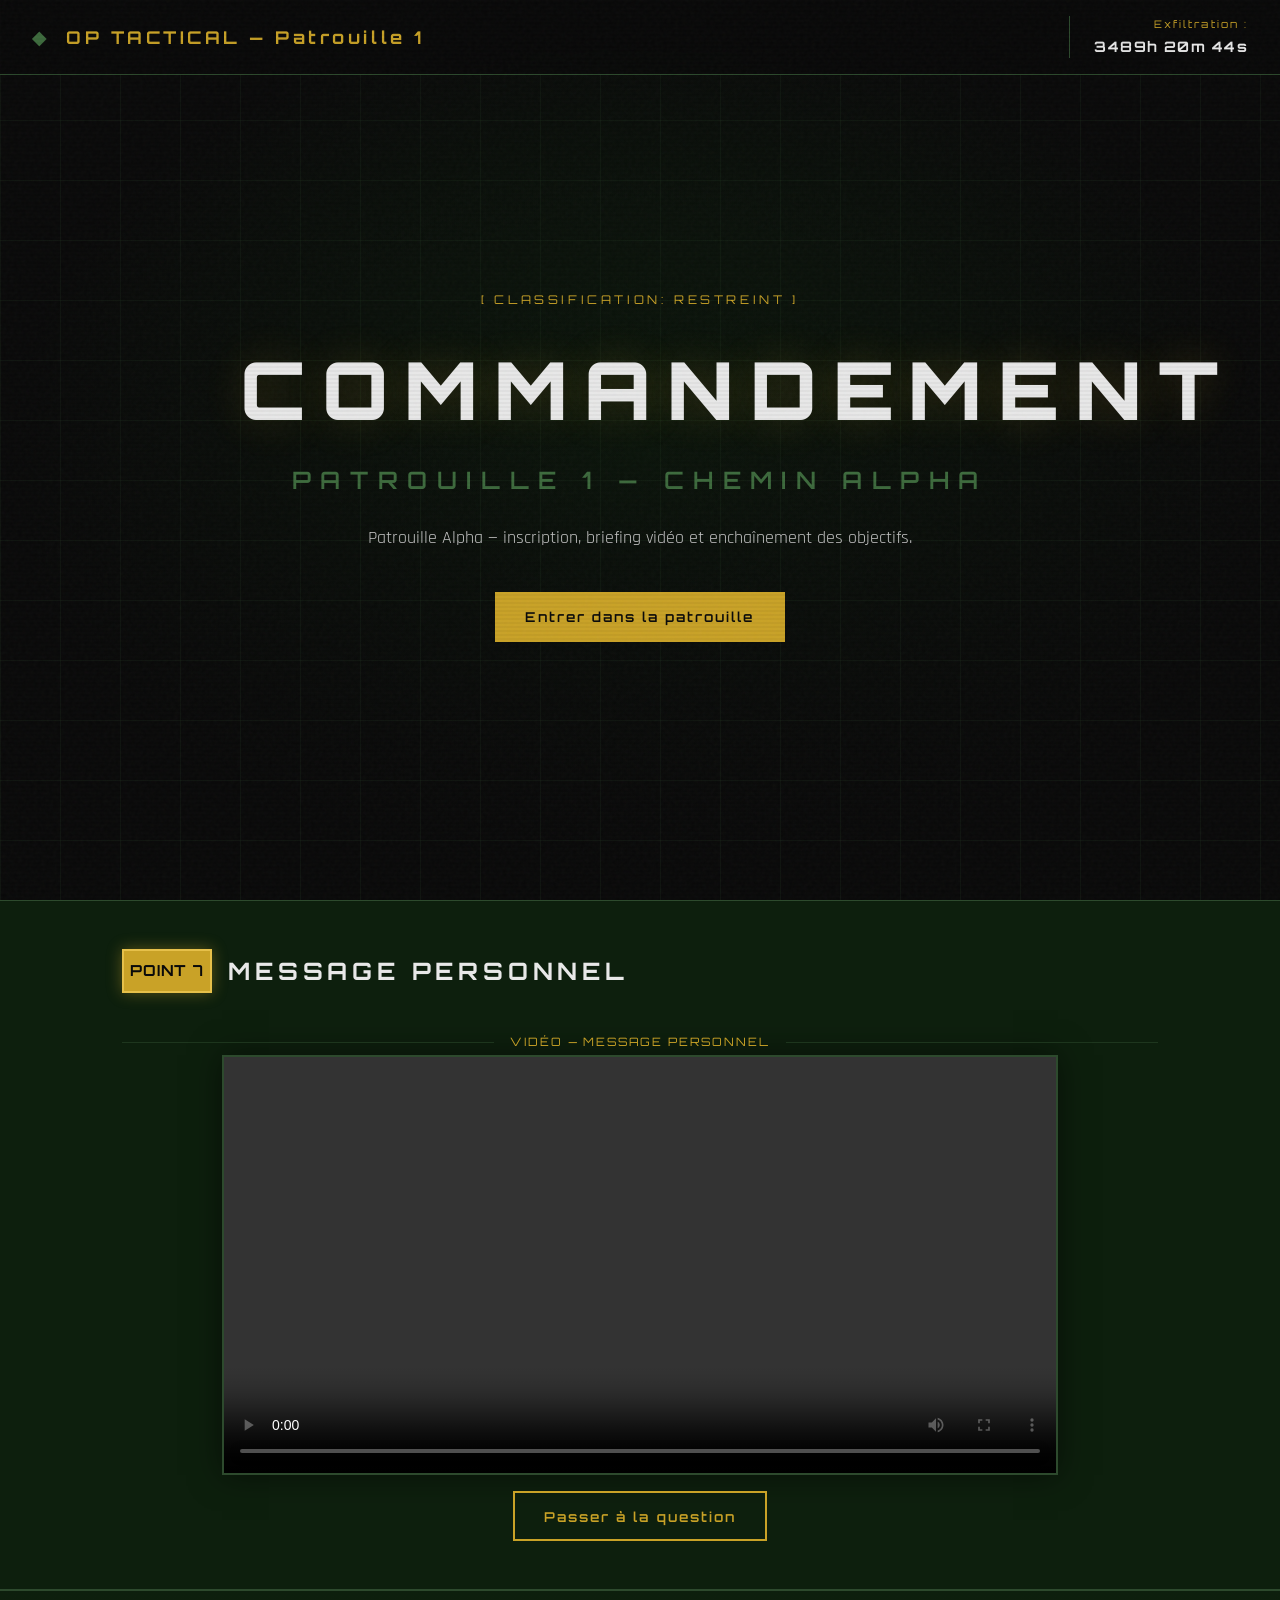
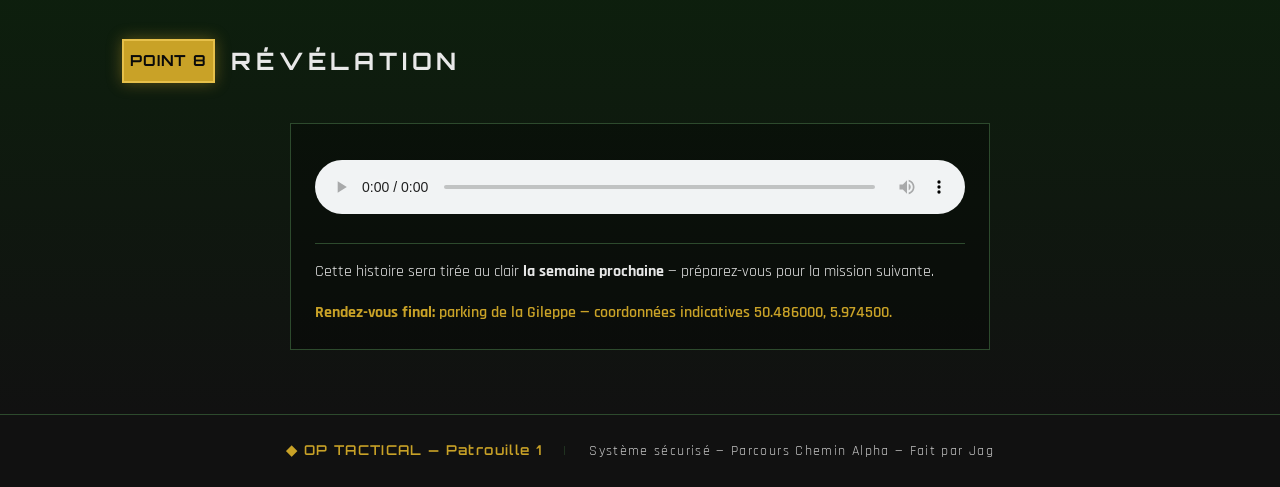
==== patrouille-1.html @ e8a3502f "6" ====
<!DOCTYPE html>
<html lang="fr">
<head>
    <meta charset="UTF-8">
    <meta name="viewport" content="width=device-width, initial-scale=1.0">
    <title>OP TACTICAL — Patrouille 1 (Alpha)</title>
    <link rel="stylesheet" href="styles.css">
    <link rel="preconnect" href="https://fonts.googleapis.com">
    <link rel="preconnect" href="https://fonts.gstatic.com" crossorigin>
    <link href="https://fonts.googleapis.com/css2?family=Orbitron:wght@400;600;700;900&family=Rajdhani:wght@400;500;600;700&display=swap" rel="stylesheet">
</head>
<body data-patrouille="1" data-parcours="patrouille-1" data-nombre-points="8" class="identifie">
    <div class="scanline" aria-hidden="true"></div>
    <div class="noise" aria-hidden="true"></div>

    <nav class="nav-tactical">
        <div class="nav-brand">
            <span class="badge">◆</span>
            <span>OP TACTICAL — Patrouille 1</span>
        </div>
        <ul class="nav-links">
            <li class="nav-countdown">
                <span class="countdown-label">Exfiltration :</span>
                <span class="countdown-value" id="countdown">--h --m --s</span>
            </li>
        </ul>
        <button class="nav-toggle" aria-label="Menu"><span></span><span></span><span></span></button>
    </nav>

    <header class="hero-militaire">
        <div class="hero-overlay"></div>
        <div class="hero-grid"></div>
        <div class="hero-content">
            <p class="hero-tag">[ CLASSIFICATION: RESTREINT ]</p>
            <h1>
                <span class="hero-title">COMMANDEMENT</span>
                <span class="hero-sub">PATROUILLE 1 — CHEMIN ALPHA</span>
            </h1>
            <p class="hero-desc">Patrouille Alpha — inscription, briefing vidéo et enchaînement des objectifs.</p>
            <div class="hero-cta">
                <button type="button" class="btn btn-primary" id="btn-exfiltration">Entrer dans la patrouille</button>
            </div>
        </div>
    </header>

    <div id="suite-site" class="suite-site" aria-hidden="true" tabindex="-1">
        <section id="section-participants" class="section-participants">
            <div class="container">
                <h2 class="section-title">
                    <span class="title-badge">TOTEM</span>
                    PATROUILLE 1 — MEMBRES PRÉSENTS
                </h2>
                <p class="participants-intro">Enregistrez chaque membre présent (totem ou identité). Ajoutez une ligne par personne, puis validez!</p>
                <form id="form-participants" class="form-participants">
                    <div id="liste-participants">
                        <div class="participant-row">
                            <label class="participant-label">Participant 1</label>
                            <input type="text" class="participant-totem" placeholder="TOTEM / IDENTITÉ" required>
                        </div>
                    </div>
                    <div class="participants-actions">
                        <button type="button" class="btn btn-outline" id="btn-ajouter-participant">+ AJOUTER UN PARTICIPANT</button>
                        <button type="submit" class="btn btn-primary" id="btn-valider-participants">VALIDER</button>
                    </div>
                </form>
            </div>
        </section>

        <!-- Vidéo d’intro -->
        <section id="section-intro-video" class="suite-section section-video" aria-hidden="true">
            <div class="container">
                <h2 class="section-title"><span class="title-badge">BRIEFING</span> VIDÉO D’INTRODUCTION</h2>
            </div>
            <div class="parcours-separateur" role="separator" aria-label="Lecture vidéo">
                <span class="parcours-separateur-line" aria-hidden="true"></span>
                <span class="parcours-separateur-label">Vidéo — Briefing d’introduction</span>
                <span class="parcours-separateur-line" aria-hidden="true"></span>
            </div>
            <div class="video-wrapper">
                <video id="video-intro-patrouille" class="video-tactical" playsinline controls>
                    <source src="video-intro-p1.mp4" type="video/mp4">
                    Votre navigateur ne prend pas en charge la lecture vidéo.
                </video>
            </div>
            <p class="parcours-skip"><button type="button" class="btn btn-outline" id="btn-skip-intro">Passer à la carte (point 1)</button></p>
        </section>

        <!-- Point 1 — cockpit seul ; le point 2 est la vidéo pilotes (section suivante) -->
        <section id="section-etape-1" class="suite-section section-map section-etape" aria-hidden="true">
            <h2 class="section-title section-title-map">
                <span class="title-badge">POINT 1</span>
                CARTE — COCKPIT (FICTION)
            </h2>
            <p class="map-coords">50.510418, 6.039995 — Niveau 15 <span class="coord-note"></span></p>
            <p class="parcours-texte">Au <strong>point 1</strong>, repérez le <strong>cockpit</strong> sur la carte. Une fois la zone validée, vous pourrez passer au <strong>point 2</strong>.</p>
            <div class="parcours-partie parcours-partie-cockpit">
                <p class="parcours-partie-titre"><span class="parcours-partie-badge">Partie 1</span> Carte &amp; repérage cockpit</p>
                <div class="map-wrapper">
                    <iframe src="https://www.google.com/maps?q=50.510418,6.039995&z=15&output=embed" width="600" height="450" style="border:0;" allowfullscreen="" loading="lazy" referrerpolicy="no-referrer-when-downgrade" title="Carte — point 1"></iframe>
                </div>
                <div class="parcours-actions">
                    <button type="button" class="btn btn-primary" id="btn-cockpit-trouve">Bien arrivé sur zone — valider</button>
                </div>
            </div>
            <div id="bloc-apres-cockpit" class="parcours-bloc parcours-hidden" aria-hidden="true">
                <div class="parcours-separateur" role="separator" aria-label="Étape suivante">
                    <span class="parcours-separateur-line" aria-hidden="true"></span>
                    <span class="parcours-separateur-label">Cockpit validé</span>
                    <span class="parcours-separateur-line" aria-hidden="true"></span>
                </div>
                <p class="parcours-texte">Direction le <strong>point 2</strong>.</p>
                <div class="parcours-actions">
                    <button type="button" class="btn btn-primary" id="btn-vers-etape-2">Accéder au point 2 — vidéo pilotes</button>
                </div>
            </div>
        </section>

        <!-- Point 2 — vidéo pilotes + carte zone chimistes (la vidéo chimistes est au point 3) -->
        <section id="section-etape-2" class="suite-section section-video section-etape" aria-hidden="true">
            <div class="container">
                <h2 class="section-title"><span class="title-badge">POINT 2</span> PILOTES &amp; CARTE CHIMISTES</h2>
            </div>
            <div class="parcours-separateur" role="separator" aria-label="Vidéo pilotes">
                <span class="parcours-separateur-line" aria-hidden="true"></span>
                <span class="parcours-separateur-label">Vidéo des deux pilotes</span>
                <span class="parcours-separateur-line" aria-hidden="true"></span>
            </div>
            <div class="video-wrapper">
                <video id="video-pilotes" class="video-tactical" playsinline controls>
                    <source src="video-pilotes-p1.mp4" type="video/mp4">
                </video>
            </div>
            <p class="parcours-skip"><button type="button" class="btn btn-outline" id="btn-suite-apres-pilotes">Bien reçu</button></p>
            <div id="bloc-info-apres-pilotes" class="parcours-bloc parcours-hidden" aria-hidden="true">
                <div class="parcours-separateur" role="separator" aria-label="Carte chimistes">
                    <span class="parcours-separateur-line" aria-hidden="true"></span>
                    <span class="parcours-separateur-label">Carte zone chimistes</span>
                    <span class="parcours-separateur-line" aria-hidden="true"></span>
                </div>
                <p class="parcours-texte"><strong>Indice :</strong> les chimistes vous attendent sur la zone ci-dessous. Mémorisez-la : au <strong>point 3</strong>.</p>
                <div class="parcours-partie parcours-partie-carte">
                    <p class="map-coords">50.518356, 6.023498 — Niveau 15 <span class="coord-note"></span></p>
                    <div class="map-wrapper">
                        <iframe src="https://www.google.com/maps?q=50.518356,6.023498&z=15&output=embed" width="600" height="450" style="border:0;" allowfullscreen="" referrerpolicy="no-referrer-when-downgrade" title="Carte — zone chimistes (point 2)"></iframe>
                    </div>
                </div>
                <div class="parcours-actions">
                    <button type="button" class="btn btn-primary" id="btn-vers-etape-3">on est arrivés sur site</button>
                </div>
            </div>
        </section>

        <!-- Point 3 — échanges chimistes (captures) puis énigme -->
        <section id="section-etape-3" class="suite-section section-map section-etape" aria-hidden="true">
            <h2 class="section-title section-title-map">
                <span class="title-badge">POINT 3</span>
                CHIMISTES &amp; EXERCICE 
            </h2>
            <div id="bloc-chimistes-captures" class="parcours-bloc">
                <div class="parcours-separateur" role="separator" aria-label="Échanges des chimistes">
                    <span class="parcours-separateur-line" aria-hidden="true"></span>
                    <span class="parcours-separateur-label">Partie 1 — Échanges des chimistes</span>
                    <span class="parcours-separateur-line" aria-hidden="true"></span>
                </div>
                <div class="video-wrapper galerie-chimistes-p3">
                    <figure class="photo-indice">
                        <img src="chimistes-p3-1.png" alt="Conversation chimistes — capture 1" loading="lazy" width="400">
                    </figure>
                    <figure class="photo-indice">
                        <img src="chimistes-p3-2.png" alt="Conversation chimistes — capture 2" loading="lazy" width="400">
                    </figure>
                    <figure class="photo-indice">
                        <img src="chimistes-p3-3.png" alt="Conversation chimistes — capture 3" loading="lazy" width="400">
                    </figure>
                </div>
                <p class="parcours-skip"><button type="button" class="btn btn-outline" id="btn-suite-chimistes">Passer à l’énigme</button></p>
            </div>
            <div id="bloc-exo-chimie" class="parcours-bloc parcours-hidden" aria-hidden="true">
                <div class="parcours-separateur" role="separator" aria-label="Énigme">
                    <span class="parcours-separateur-line" aria-hidden="true"></span>
                    <span class="parcours-separateur-label">Partie 3 — Énigme</span>
                    <span class="parcours-separateur-line" aria-hidden="true"></span>
                </div>
                <h3 class="parcours-h3">Coordonnées du point suivant (moteur)</h3>
                <p class="parcours-texte">Résolvez l’énigme pour afficher les coordonnées du <strong>point 4</strong>.</p>
                <form id="form-exo-chimie" class="form-parcours">
                    <label class="participant-label" for="input-exo-chimie">Votre réponse</label>
                    <input type="text" id="input-exo-chimie" class="participant-totem" placeholder="Code / réponse" required autocomplete="off">
                    <p id="err-exo-chimie" class="parcours-err" hidden>Réponse incorrecte.</p>
                    <button type="submit" class="btn btn-primary">Valider</button>
                </form>
            </div>
            <div id="bloc-coords-point3" class="parcours-bloc parcours-hidden" aria-hidden="true">
                <div class="parcours-separateur" role="separator" aria-label="Indice suivant">
                    <span class="parcours-separateur-line" aria-hidden="true"></span>
                    <span class="parcours-separateur-label">Accéder à la carte</span>
                    <span class="parcours-separateur-line" aria-hidden="true"></span>
                </div>
                <p class="parcours-texte"><strong>Coordonnées  :</strong> 50.533019, 6.004467 — rendez-vous au <strong>moteur</strong> (point 4).</p>
                <div class="map-wrapper">
                    <iframe src="https://www.google.com/maps?q=50.533019,6.004467&z=15&output=embed" allowfullscreen="" loading="lazy" referrerpolicy="no-referrer-when-downgrade" title="Carte — moteur (point 4)"></iframe>
                </div>
                <div class="parcours-actions">
                    <button type="button" class="btn btn-primary" id="btn-vers-etape-4">On est en position</button>
                </div>
            </div>
        </section>

        <!-- Point maps 4 — moteur + ingénieurs + 150 pas + GPS -->
        <section id="section-etape-4" class="suite-section section-map section-etape" aria-hidden="true">
            <h2 class="section-title section-title-map">
                <span class="title-badge">POINT 4</span>
                MOTEUR &amp; INGÉNIEURS 
            </h2>
            <div class="parcours-partie parcours-partie-carte">
                <p class="parcours-partie-titre"><span class="parcours-partie-badge"></span> Carte &amp; validation sur place</p>
                <p class="map-coords">50.550609, 5.988570 — Niveau 16 <span class="coord-note"></span></p>
                <div class="map-wrapper">
                    <iframe src="https://www.google.com/maps?q=50.550609,5.988570&z=16&output=embed" allowfullscreen="" loading="lazy" referrerpolicy="no-referrer-when-downgrade" title="Carte — point 4"></iframe>
                </div>
                <div id="parcours-avant-video-p4" class="parcours-sur-place">
                    <p class="parcours-texte">Lorsque la patrouille est <strong>physiquement au point 4</strong> (moteur), validez pour afficher la vidéo des ingénieurs.</p>
                    <div class="parcours-actions">
                        <button type="button" class="btn btn-primary" id="btn-sur-place-p4">Nous sommes au point 4 — afficher la vidéo</button>
                    </div>
                </div>
            </div>
            <div id="bloc-video-ingenieurs" class="parcours-bloc parcours-hidden" aria-hidden="true">
                <div class="parcours-separateur" role="separator" aria-label="Vidéo des ingénieurs">
                    <span class="parcours-separateur-line" aria-hidden="true"></span>
                    <span class="parcours-separateur-label">Vidéo des deux ingénieurs</span>
                    <span class="parcours-separateur-line" aria-hidden="true"></span>
                </div>
                <div class="video-wrapper">
                    <video id="video-ingenieurs" class="video-tactical" playsinline controls>
                        <source src="video-ingenieurs-p1.mp4" type="video/mp4">
                    </video>
                </div>
                <p class="parcours-skip"><button type="button" class="btn btn-outline" id="btn-suite-ingenieurs">Passer au formulaire GPS</button></p>
            </div>
            <div id="bloc-form-gps" class="parcours-bloc parcours-hidden" aria-hidden="true">
                <div class="parcours-separateur" role="separator" aria-label="Saisie GPS">
                    <span class="parcours-separateur-line" aria-hidden="true"></span>
                    <span class="parcours-separateur-label">Saisie GPS</span>
                    <span class="parcours-separateur-line" aria-hidden="true"></span>
                </div>
                <h3 class="parcours-h3">Position après 150 pas</h3>
                <form id="form-gps-etape3" class="form-parcours">
                    <label class="participant-label" for="input-lat">Latitude (après 150 pas)</label>
                    <input type="text" id="input-lat" class="participant-totem" placeholder="ex. 50.4831" inputmode="decimal">
                    <label class="participant-label" for="input-lng">Longitude</label>
                    <input type="text" id="input-lng" class="participant-totem" placeholder="ex. 5.9680" inputmode="decimal">
                    <p id="err-gps" class="parcours-err" hidden></p>
                    <button type="submit" class="btn btn-primary">Valider la position — afficher l’itinéraire</button>
                </form>
            </div>
            <div id="bloc-itineraire-p4" class="parcours-bloc parcours-hidden" aria-hidden="true">
                <div class="parcours-separateur" role="separator" aria-label="Itinéraire">
                    <span class="parcours-separateur-line" aria-hidden="true"></span>
                    <span class="parcours-separateur-label">Itinéraire</span>
                    <span class="parcours-separateur-line" aria-hidden="true"></span>
                </div>
                <h3 class="parcours-h3">Itinéraire</h3>
                <p class="map-coords">Lien carte  : 50.575722, 5.967809 — Niveau 15 <span class="coord-note"></span></p>
                <div class="map-wrapper">
                    <iframe src="https://www.google.com/maps?q=50.575722,5.967809&z=15&output=embed" allowfullscreen="" loading="lazy" referrerpolicy="no-referrer-when-downgrade" title="Carte — itinéraire (point 4)"></iframe>
                </div>
                <div class="parcours-actions">
                    <button type="button" class="btn btn-primary" id="btn-gps-vers-etape-5">On est en position</button>
                </div>
            </div>
        </section>

        <!-- Point 5 — Visio pilote / chef d’État -->
        <section id="section-etape-5" class="suite-section section-etape section-etape-visio" aria-hidden="true">
            <div class="container">
                <h2 class="section-title"><span class="title-badge">POINT 5</span> VISIOCONFÉRENCE</h2>
                
            
                <div class="video-wrapper">
                    <video id="video-visio-p4" class="video-tactical" playsinline controls>
                        <source src="video-visio-p1.mp4" type="video/mp4">
                    </video>
                </div>
                <p class="parcours-skip"><button type="button" class="btn btn-outline" id="btn-suite-visio">Passer au point 6</button></p>
                <div id="bloc-btn-etape-6" class="parcours-actions parcours-hidden" aria-hidden="true">
                    <button type="button" class="btn btn-primary" id="btn-vers-etape-6-indices">Continuer vers le point 6</button>
                </div>
            </div>
        </section>

        <!-- Point 6 — photos + similitudes + carte + objet (dague) -->
        <section id="section-etape-6" class="suite-section section-map section-etape" aria-hidden="true">
            <h2 class="section-title section-title-map">
                <span class="title-badge">POINT 6</span>
                INDICES VISUELS 
            </h2>
            <p class="parcours-texte">Observez les <strong>photos</strong> et les <strong>similitudes</strong>. Sous les images, saisissez le nom de l’objet identifié.</p>
            <div class="galerie-cinq">
                <figure class="photo-indice"><img src="https://picsum.photos/seed/p1a/400/300" alt="Indice 1 (placeholder)" loading="lazy" width="400" height="300"></figure>
                <figure class="photo-indice"><img src="https://picsum.photos/seed/p1b/400/300" alt="Indice 2 (placeholder)" loading="lazy" width="400" height="300"></figure>
                <figure class="photo-indice"><img src="https://picsum.photos/seed/p1c/400/300" alt="Indice 3 (placeholder)" loading="lazy" width="400" height="300"></figure>
                <figure class="photo-indice"><img src="https://picsum.photos/seed/p1d/400/300" alt="Indice 4 (placeholder)" loading="lazy" width="400" height="300"></figure>
            </div>
            <form id="form-objet-totem" class="form-parcours">
                <label class="participant-label" for="input-objet">Quel objet avez-vous identifié ?</label>
                <input type="text" id="input-objet" class="participant-totem" placeholder="ex. avion" required autocomplete="off">
                <p id="err-objet" class="parcours-err" hidden>Objet non reconnu.</p>
               
                <button type="submit" class="btn btn-primary" id="btn-valider-objet-p5">Valider — afficher la carte</button>
            </form>
            
                <h3 class="parcours-h3">Itinéraire</h3>
                <p class="map-coords">Lien carte  : 50.587840, 5.970914 — Niveau 15 <span class="coord-note"></span></p>
                <div class="map-wrapper">
                    <iframe src="https://www.google.com/maps?q=50.587840,5.970914&z=15&output=embed" allowfullscreen="" loading="lazy" referrerpolicy="no-referrer-when-downgrade" title="Carte — point 6"></iframe>
                </div>
            </div>
            <div id="bloc-vers-etape-7" class="parcours-actions parcours-hidden" aria-hidden="true">
                <button type="button" class="btn btn-primary" id="btn-vers-etape-7-adieu">On est en haut!</button>
            </div>
        </section>

        <!-- Point 7 — adieu + question restaurant -->
        <section id="section-etape-7" class="suite-section section-video section-etape" aria-hidden="true">
            <div class="container">
                <h2 class="section-title"><span class="title-badge">POINT 7</span> MESSAGE PERSONNEL</h2>
            </div>
            <div class="parcours-separateur" role="separator" aria-label="Vidéo message personnel">
                <span class="parcours-separateur-line" aria-hidden="true"></span>
                <span class="parcours-separateur-label">Vidéo — Message personnel</span>
                <span class="parcours-separateur-line" aria-hidden="true"></span>
            </div>
            <div class="video-wrapper">
                <video id="video-adieu" class="video-tactical" playsinline controls>
                    <source src="video-adieu-p1.mp4" type="video/mp4">
                </video>
            </div>
            <p class="parcours-skip"><button type="button" class="btn btn-outline" id="btn-suite-adieu">Passer à la question</button></p>
            <div class="container">
                <div id="bloc-form-vue-restaurant" class="parcours-bloc parcours-hidden" aria-hidden="true">
                    <div class="parcours-separateur" role="separator" aria-label="Question restaurant">
                        <span class="parcours-separateur-line" aria-hidden="true"></span>
                        <span class="parcours-separateur-label">Question</span>
                        <span class="parcours-separateur-line" aria-hidden="true"></span>
                    </div>
                    <h3 class="parcours-h3">Vue du restaurant</h3>
                    <form id="form-vue-restaurant" class="form-parcours">
                        <label class="participant-label" for="input-vue-restaurant">Que voyez vous depuis le restaurant?</label>
                        <input type="text" id="input-vue-restaurant" class="participant-totem" placeholder="Un mot (ex. canard)" required autocomplete="off">
                        <p id="err-vue" class="parcours-err" hidden>Réponse incorrecte.</p>
                        <button type="submit" class="btn btn-primary">Valider — débloquer le point 8</button>
                    </form>
                </div>
            </div>
        </section>

        <!-- Point 8 — appel, teaser, fin timer, rdv Gileppe -->
        <section id="section-etape-8" class="suite-section section-etape section-fin-mission" aria-hidden="true">
            <div class="container">
                <h2 class="section-title"><span class="title-badge">POINT 8</span> RÉVÉLATION</h2>
                <div class="bloc-message-final">
                    <audio class="audio-parcours" controls preload="metadata">
                        <source src="appel-p1.mp3" type="audio/mpeg">
                    </audio>
                    <p class="message-teaser">Cette histoire sera tirée au clair <strong>la semaine prochaine</strong> — préparez-vous pour la mission suivante.</p>
                    <p class="message-rdv"><strong>Rendez-vous final:</strong> parking de la Gileppe — coordonnées indicatives 50.486000, 5.974500.</p>
                </div>
            </div>
        </section>

        <footer id="footer-parcours" class="suite-section footer-militaire footer-parcours" aria-hidden="true">
            <div class="footer-content">
                <span class="footer-brand">◆ OP TACTICAL — Patrouille 1</span>
                <span class="footer-sep">|</span>
                <span>Système sécurisé — Parcours Chemin Alpha — Fait par Jag</span>
            </div>
        </footer>
    </div>

    <script src="patrouille-common.js"></script>
    <script src="patrouille-1.js"></script>
</body>
</html>
---- styles.css ----
/* ===== OP TACTICAL — Style militaire dynamique ===== */
* {
    margin: 0;
    padding: 0;
    box-sizing: border-box;
}

:root {
    --noir: #0a0a0a;
    --noir-2: #111111;
    --vert-fonce: #0d1f0d;
    --vert-tactical: #1a2f1a;
    --vert-militaire: #2d4a2d;
    --vert-clair: #3d6b3d;
    --accent: #c9a227;
    --accent-clair: #e6c04a;
    --texte: #c4c4c4;
    --texte-clair: #e8e8e8;
    --rouge-statut: #8b2635;
    --vert-ok: #2d5a2d;
}

html {
    scroll-behavior: smooth;
}

body {
    font-family: 'Rajdhani', 'Segoe UI', sans-serif;
    background: var(--noir);
    color: var(--texte);
    line-height: 1.6;
    min-height: 100vh;
    overflow-x: hidden;
    position: relative;
}

.contenu-apres-identif {
    display: none;
}

body.identifie .contenu-apres-identif {
    display: flex;
}

body.identifie nav.contenu-apres-identif {
    display: flex;
}

/* Écran d'identification à l'ouverture */
.ecran-identification {
    position: fixed;
    inset: 0;
    z-index: 10000;
    display: flex;
    align-items: center;
    justify-content: center;
    background: var(--vert-fonce);
    padding: 2rem;
}

.ecran-identification.cache {
    display: none;
}

.identification-content {
    text-align: center;
    max-width: 560px;
}

.identification-title {
    font-family: 'Orbitron', monospace;
    font-weight: 900;
    font-size: clamp(1.75rem, 5vw, 2.5rem);
    letter-spacing: 0.2em;
    color: var(--accent);
    margin-bottom: 0.5rem;
}

.identification-sub {
    font-family: 'Orbitron', monospace;
    font-size: 0.9rem;
    letter-spacing: 0.15em;
    color: var(--texte);
    margin-bottom: 2.5rem;
}

.identification-choix {
    display: grid;
    grid-template-columns: repeat(2, 1fr);
    gap: 1rem;
}

.identification-choix a {
    text-decoration: none;
}

.btn-identif.btn-patrouille {
    display: flex;
    flex-direction: column;
    align-items: center;
    justify-content: center;
    padding: 1.25rem;
    background: rgba(10, 10, 10, 0.8);
    border: 2px solid var(--vert-militaire);
    color: var(--texte-clair);
    font-family: 'Orbitron', monospace;
    cursor: pointer;
    transition: all 0.3s;
}

.btn-identif.btn-patrouille:hover {
    border-color: var(--accent);
    box-shadow: 0 0 20px rgba(201, 162, 39, 0.25);
}

.btn-patrouille-num {
    font-size: 1.5rem;
    font-weight: 700;
    color: var(--accent);
    margin-bottom: 0.25rem;
}

.btn-patrouille-chemin {
    font-size: 0.8rem;
    letter-spacing: 0.1em;
}

@media (max-width: 500px) {
    .identification-choix {
        grid-template-columns: 1fr;
    }
}

/* Effets dynamiques — scanline & bruit */
.scanline {
    position: fixed;
    top: 0;
    left: 0;
    width: 100%;
    height: 100%;
    pointer-events: none;
    z-index: 9999;
    background: linear-gradient(
        to bottom,
        transparent 50%,
        rgba(0, 0, 0, 0.03) 50%
    );
    background-size: 100% 4px;
    animation: scan 8s linear infinite;
}

.noise {
    position: fixed;
    top: 0;
    left: 0;
    width: 100%;
    height: 100%;
    pointer-events: none;
    z-index: 9998;
    opacity: 0.03;
    background-image: url("data:image/svg+xml,%3Csvg viewBox='0 0 256 256' xmlns='http://www.w3.org/2000/svg'%3E%3Cfilter id='n'%3E%3CfeTurbulence type='fractalNoise' baseFrequency='0.9' numOctaves='4' stitchTiles='stitch'/%3E%3C/filter%3E%3Crect width='100%25' height='100%25' filter='url(%23n)'/%3E%3C/svg%3E");
}

@keyframes scan {
    0% { transform: translateY(-100%); }
    100% { transform: translateY(100%); }
}

/* Navigation tactique */
.nav-tactical {
    position: fixed;
    top: 0;
    left: 0;
    right: 0;
    display: flex;
    align-items: center;
    justify-content: space-between;
    padding: 1rem 2rem;
    background: rgba(10, 10, 10, 0.92);
    border-bottom: 1px solid var(--vert-militaire);
    z-index: 1000;
    backdrop-filter: blur(8px);
    transition: background 0.3s;
}

.nav-tactical:hover {
    background: rgba(13, 31, 13, 0.95);
}

.nav-brand {
    font-family: 'Orbitron', monospace;
    font-weight: 700;
    font-size: 1.1rem;
    letter-spacing: 0.2em;
    color: var(--accent);
}

.nav-brand .badge {
    margin-right: 0.5rem;
    color: var(--vert-clair);
}

.nav-links {
    display: flex;
    list-style: none;
    gap: 2rem;
}

.nav-links a {
    color: var(--texte);
    text-decoration: none;
    font-weight: 600;
    letter-spacing: 0.15em;
    font-size: 0.85rem;
    position: relative;
    transition: color 0.3s;
}

.nav-links a::after {
    content: '';
    position: absolute;
    bottom: -4px;
    left: 0;
    width: 0;
    height: 1px;
    background: var(--accent);
    transition: width 0.3s;
}

.nav-links a:hover {
    color: var(--accent-clair);
}

.nav-links a:hover::after {
    width: 100%;
}

.nav-countdown {
    margin-left: 1.5rem;
    padding-left: 1.5rem;
    border-left: 1px solid var(--vert-militaire);
    display: flex;
    flex-direction: column;
    align-items: flex-end;
    gap: 0.15rem;
}

.countdown-label {
    font-family: 'Orbitron', monospace;
    font-size: 0.65rem;
    letter-spacing: 0.2em;
    color: var(--accent);
}

.countdown-value {
    font-family: 'Orbitron', monospace;
    font-weight: 700;
    font-size: 0.9rem;
    letter-spacing: 0.1em;
    color: var(--texte-clair);
}

.countdown-value.countdown-ended {
    color: var(--accent);
}

.nav-toggle {
    display: none;
    flex-direction: column;
    gap: 5px;
    background: none;
    border: 1px solid var(--vert-militaire);
    padding: 8px;
    cursor: pointer;
}

.nav-toggle span {
    width: 22px;
    height: 2px;
    background: var(--accent);
    transition: transform 0.3s;
}

/* Suite du site — visible uniquement après clic Exfiltration */
.suite-site {
    display: none;
}

body.exfiltration-reveal .suite-site {
    display: block;
}

/* Délai 5s entre chaque section (test / sections futures) */
#suite-site .suite-section {
    display: none;
}

#suite-site .suite-section.section-visible {
    display: block;
}

#suite-site .section-participants {
    display: none;
}

#suite-site .section-participants.section-visible {
    display: block;
}

/* Section participants / totems — avant la vidéo */
.section-participants {
    padding: 3rem 0;
    background: var(--vert-fonce);
    border-bottom: 1px solid var(--vert-militaire);
}

.participants-intro {
    max-width: 600px;
    margin: 0 auto 1.5rem;
    padding: 0 2rem;
    font-family: 'Orbitron', monospace;
    font-size: 0.9rem;
    letter-spacing: 0.08em;
    color: var(--texte);
}

.form-participants {
    max-width: 600px;
    margin: 0 auto;
    padding: 0 2rem;
}

.participant-row {
    display: flex;
    flex-direction: column;
    gap: 0.35rem;
    margin-bottom: 1.25rem;
}

.participant-label {
    font-family: 'Orbitron', monospace;
    font-size: 0.8rem;
    letter-spacing: 0.1em;
    color: var(--accent);
}

.participant-totem {
    width: 100%;
    padding: 0.85rem 1rem;
    background: rgba(10, 10, 10, 0.8);
    border: 1px solid var(--vert-militaire);
    color: var(--texte-clair);
    font-family: 'Rajdhani', sans-serif;
    font-size: 1rem;
    transition: border-color 0.3s, box-shadow 0.3s;
}

.participant-totem::placeholder {
    color: var(--vert-militaire);
}

.participant-totem:focus {
    outline: none;
    border-color: var(--accent);
    box-shadow: 0 0 12px rgba(201, 162, 39, 0.15);
}

.participants-actions {
    display: flex;
    flex-wrap: wrap;
    gap: 1rem;
    margin-top: 1.5rem;
}

.participants-actions .btn {
    flex: 1;
    min-width: 180px;
}

/* Section vidéo — s'affiche après Exfiltration */
.section-video {
    padding: 3rem 0;
    background: var(--vert-fonce);
    border-bottom: 1px solid var(--vert-militaire);
}

.video-wrapper {
    max-width: 900px;
    margin: 0 auto;
    padding: 0 2rem;
}

.video-tactical {
    width: 100%;
    display: block;
    border: 2px solid var(--vert-militaire);
    box-shadow: 0 0 30px rgba(0, 0, 0, 0.5);
}

.video-tactical:focus {
    outline: 2px solid var(--accent);
    outline-offset: 2px;
}

/* Section carte — visible après la fin de la vidéo */
.section-map {
    display: none;
    padding: 3rem 0;
    background: var(--noir-2);
    border-top: 1px solid var(--vert-militaire);
}

.section-map.map-reveal {
    display: block;
    animation: mapReveal 0.6s ease-out;
}

@keyframes mapReveal {
    from {
        opacity: 0;
    }
    to {
        opacity: 1;
    }
}

.section-title-map {
    max-width: 1100px;
    margin: 0 auto 0.5rem;
    padding: 0 2rem;
}

.map-coords {
    max-width: 1100px;
    margin: 0 auto 1.5rem;
    padding: 0 2rem;
    font-family: 'Orbitron', monospace;
    font-size: 0.85rem;
    letter-spacing: 0.15em;
    color: var(--accent);
}

.map-wrapper {
    max-width: 1100px;
    margin: 0 auto;
    padding: 0 2rem;
    border: 2px solid var(--vert-militaire);
    overflow: hidden;
}

.map-wrapper iframe {
    display: block;
    width: 100%;
    height: 450px;
    border: none;
}

@media (max-width: 600px) {
    .map-wrapper iframe {
        height: 300px;
    }
}

/* Section choix exfiltration — 3 chemins */
.section-choix {
    padding: 3rem 0;
    background: var(--vert-fonce);
    border-top: 1px solid var(--vert-militaire);
}

.choix-intro {
    max-width: 1100px;
    margin: 0 auto 2rem;
    padding: 0 2rem;
    font-family: 'Orbitron', monospace;
    font-size: 0.9rem;
    letter-spacing: 0.1em;
    color: var(--texte);
}

.chemins {
    display: grid;
    grid-template-columns: repeat(3, 1fr);
    gap: 1.5rem;
    max-width: 1100px;
    margin: 0 auto;
    padding: 0 2rem;
}

.chemins-4 {
    grid-template-columns: repeat(4, 1fr);
}

.chemins-1 {
    grid-template-columns: 1fr;
    max-width: 400px;
    margin-left: auto;
    margin-right: auto;
}

.chemin-carte-unique {
    display: none;
}

body[data-patrouille="1"] .chemin-carte-unique[data-patrouille="1"],
body[data-patrouille="2"] .chemin-carte-unique[data-patrouille="2"],
body[data-patrouille="3"] .chemin-carte-unique[data-patrouille="3"],
body[data-patrouille="4"] .chemin-carte-unique[data-patrouille="4"] {
    display: flex;
}

.chemin-carte {
    position: relative;
    display: flex;
    flex-direction: column;
    align-items: center;
    justify-content: center;
    min-height: 140px;
    padding: 1.5rem;
    background: rgba(10, 10, 10, 0.8);
    border: 2px solid var(--vert-militaire);
    cursor: pointer;
    font-family: 'Orbitron', monospace;
    transition: all 0.3s;
}

.chemin-carte::before {
    content: '';
    position: absolute;
    top: 0;
    left: 0;
    width: 4px;
    height: 0;
    background: var(--accent);
    transition: height 0.3s;
}

.chemin-carte:hover {
    border-color: var(--accent);
    box-shadow: 0 0 25px rgba(201, 162, 39, 0.2);
}

.chemin-carte:hover::before {
    height: 100%;
}

.chemin-id {
    font-size: 0.7rem;
    letter-spacing: 0.2em;
    color: var(--accent);
    margin-bottom: 0.25rem;
}

.chemin-nom {
    font-size: 1.25rem;
    font-weight: 700;
    letter-spacing: 0.15em;
    color: var(--texte-clair);
}

.chemin-totem {
    display: block;
    margin-top: 0.35rem;
    font-size: 0.85rem;
    font-weight: 500;
    letter-spacing: 0.08em;
    color: var(--accent);
}

@media (max-width: 900px) {
    .chemins-4 {
        grid-template-columns: repeat(2, 1fr);
    }
}

@media (max-width: 700px) {
    .chemins {
        grid-template-columns: 1fr;
    }
    .chemins-4 {
        grid-template-columns: 1fr;
    }
}

/* Hero militaire */
.hero-militaire {
    position: relative;
    min-height: 100vh;
    display: flex;
    align-items: center;
    justify-content: center;
    padding: 6rem 2rem 4rem;
    overflow: hidden;
}

.hero-overlay {
    position: absolute;
    inset: 0;
    background: 
        radial-gradient(ellipse at 50% 50%, transparent 0%, var(--noir) 70%),
        linear-gradient(180deg, var(--vert-fonce) 0%, var(--noir) 100%);
    z-index: 0;
}

.hero-grid {
    position: absolute;
    inset: 0;
    background-image: 
        linear-gradient(rgba(45, 74, 45, 0.15) 1px, transparent 1px),
        linear-gradient(90deg, rgba(45, 74, 45, 0.15) 1px, transparent 1px);
    background-size: 60px 60px;
    z-index: 0;
    animation: gridPulse 4s ease-in-out infinite;
}

@keyframes gridPulse {
    0%, 100% { opacity: 0.6; }
    50% { opacity: 1; }
}

.hero-content {
    position: relative;
    z-index: 1;
    text-align: center;
    max-width: 800px;
}

.hero-tag {
    font-family: 'Orbitron', monospace;
    font-size: 0.75rem;
    letter-spacing: 0.3em;
    color: var(--accent);
    margin-bottom: 1rem;
    animation: blink 2s ease-in-out infinite;
}

@keyframes blink {
    0%, 100% { opacity: 1; }
    50% { opacity: 0.5; }
}

.hero-title {
    display: block;
    font-family: 'Orbitron', monospace;
    font-weight: 900;
    font-size: clamp(2.5rem, 8vw, 5rem);
    letter-spacing: 0.2em;
    color: var(--texte-clair);
    text-shadow: 0 0 40px rgba(201, 162, 39, 0.2);
    animation: titleIn 1s ease-out;
}

.hero-sub {
    display: block;
    font-family: 'Orbitron', monospace;
    font-weight: 600;
    font-size: clamp(1rem, 3vw, 1.5rem);
    letter-spacing: 0.4em;
    color: var(--vert-clair);
    margin-top: 0.5rem;
    animation: titleIn 1s ease-out 0.2s both;
}

@keyframes titleIn {
    from {
        opacity: 0;
        transform: translateY(20px);
    }
    to {
        opacity: 1;
        transform: translateY(0);
    }
}

.hero-desc {
    margin-top: 1.5rem;
    color: var(--texte);
    font-size: 1.1rem;
    animation: titleIn 1s ease-out 0.4s both;
}

.hero-cta {
    display: flex;
    flex-wrap: wrap;
    gap: 1rem;
    justify-content: center;
    margin-top: 2.5rem;
    animation: titleIn 1s ease-out 0.6s both;
}

.btn {
    display: inline-block;
    padding: 0.9rem 1.8rem;
    font-family: 'Orbitron', monospace;
    font-weight: 600;
    font-size: 0.85rem;
    letter-spacing: 0.15em;
    text-decoration: none;
    border: 2px solid;
    cursor: pointer;
    transition: all 0.3s;
}

.btn-primary {
    background: var(--accent);
    color: var(--noir);
    border-color: var(--accent);
}

.btn-primary:hover {
    background: var(--accent-clair);
    border-color: var(--accent-clair);
    box-shadow: 0 0 25px rgba(201, 162, 39, 0.4);
    transform: translateY(-2px);
}

.btn-outline {
    background: transparent;
    color: var(--accent);
    border-color: var(--accent);
}

.btn-outline:hover {
    background: rgba(201, 162, 39, 0.15);
    box-shadow: 0 0 20px rgba(201, 162, 39, 0.2);
}

.btn-block {
    width: 100%;
    text-align: center;
}

.hero-scroll {
    position: absolute;
    bottom: 2rem;
    left: 50%;
    transform: translateX(-50%);
    display: flex;
    flex-direction: column;
    align-items: center;
    gap: 0.5rem;
    color: var(--vert-militaire);
    font-size: 0.7rem;
    letter-spacing: 0.2em;
}

.scroll-line {
    width: 1px;
    height: 40px;
    background: linear-gradient(to bottom, var(--accent), transparent);
    animation: scrollLine 2s ease-in-out infinite;
}

@keyframes scrollLine {
    0%, 100% { opacity: 0.3; transform: scaleY(0.5); }
    50% { opacity: 1; transform: scaleY(1); }
}

/* Sections */
.section {
    padding: 5rem 0;
    position: relative;
}

.section-dark {
    background: var(--vert-fonce);
}

.section-striped {
    background: 
        repeating-linear-gradient(
            -45deg,
            var(--noir-2),
            var(--noir-2) 2px,
            var(--vert-tactical) 2px,
            var(--vert-tactical) 4px
        );
}

.container {
    max-width: 1100px;
    margin: 0 auto;
    padding: 0 2rem;
}

.container-narrow {
    max-width: 560px;
}

.section-title {
    font-family: 'Orbitron', monospace;
    font-weight: 700;
    font-size: 1.5rem;
    letter-spacing: 0.2em;
    color: var(--texte-clair);
    margin-bottom: 2.5rem;
    display: flex;
    align-items: center;
    gap: 1rem;
}

.title-badge {
    display: inline-flex;
    align-items: center;
    justify-content: center;
    min-width: 2.75rem;
    height: 2.75rem;
    padding: 0 0.4rem;
    background: var(--accent);
    color: var(--noir);
    font-family: 'Orbitron', monospace;
    font-size: 0.95rem;
    font-weight: 700;
    letter-spacing: 0.05em;
    border: 2px solid var(--accent-clair);
    box-shadow: 0 0 15px rgba(201, 162, 39, 0.4);
}

/* Cartes tactiques */
.cartes-tactical {
    display: grid;
    grid-template-columns: repeat(auto-fit, minmax(280px, 1fr));
    gap: 1.5rem;
}

.carte-militaire {
    position: relative;
    background: rgba(10, 10, 10, 0.8);
    border: 1px solid var(--vert-militaire);
    padding: 2rem;
    overflow: hidden;
    transition: all 0.4s;
    opacity: 0;
    transform: translateY(30px);
}

.carte-militaire.visible {
    opacity: 1;
    transform: translateY(0);
}

.carte-militaire:hover {
    border-color: var(--accent);
    box-shadow: 0 0 30px rgba(201, 162, 39, 0.15), inset 0 0 60px rgba(0,0,0,0.3);
    transform: translateY(-5px);
}

.carte-bordure {
    position: absolute;
    top: 0;
    left: 0;
    width: 4px;
    height: 0;
    background: var(--accent);
    transition: height 0.4s;
}

.carte-militaire:hover .carte-bordure {
    height: 100%;
}

.carte-id {
    font-family: 'Orbitron', monospace;
    font-size: 0.75rem;
    letter-spacing: 0.2em;
    color: var(--accent);
    margin-bottom: 0.75rem;
}

.carte-militaire h3 {
    font-family: 'Orbitron', monospace;
    font-size: 1.25rem;
    color: var(--texte-clair);
    margin-bottom: 0.5rem;
}

.carte-militaire p {
    color: var(--texte);
    font-size: 0.95rem;
    margin-bottom: 1rem;
}

.carte-statut {
    display: inline-flex;
    align-items: center;
    gap: 0.5rem;
    font-size: 0.8rem;
    font-weight: 600;
    letter-spacing: 0.1em;
}

.statut-dot {
    width: 8px;
    height: 8px;
    border-radius: 50%;
    animation: pulse 2s ease-in-out infinite;
}

.statut-actif .statut-dot {
    background: var(--vert-ok);
    box-shadow: 0 0 10px var(--vert-ok);
}

.statut-standby .statut-dot {
    background: var(--accent);
    box-shadow: 0 0 10px var(--accent);
}

.statut-actif { color: #6b9b6b; }
.statut-standby { color: var(--accent); }

@keyframes pulse {
    0%, 100% { opacity: 1; }
    50% { opacity: 0.4; }
}

/* Unités — barres dynamiques */
.unites-grid {
    display: grid;
    grid-template-columns: repeat(auto-fit, minmax(220px, 1fr));
    gap: 1.5rem;
}

.unite-item {
    background: rgba(10, 10, 10, 0.7);
    border: 1px solid var(--vert-militaire);
    padding: 1.5rem;
    transition: all 0.3s;
}

.unite-item:hover {
    border-color: var(--accent);
    box-shadow: 0 0 20px rgba(201, 162, 39, 0.1);
}

.unite-icon {
    color: var(--accent);
    font-size: 1.5rem;
    margin-bottom: 0.5rem;
}

.unite-item span:not(.unite-fill) {
    font-family: 'Orbitron', monospace;
    font-weight: 600;
    letter-spacing: 0.15em;
    display: block;
    margin-bottom: 0.75rem;
}

.unite-bar {
    height: 6px;
    background: var(--vert-tactical);
    overflow: hidden;
}

.unite-fill {
    display: block;
    height: 100%;
    width: var(--pct, 0%);
    background: linear-gradient(90deg, var(--vert-militaire), var(--accent));
    transition: width 1.5s ease-out;
}

.unite-item:hover .unite-fill {
    filter: brightness(1.2);
}

/* Panneau statut */
.statut-panel {
    background: rgba(10, 10, 10, 0.8);
    border: 1px solid var(--vert-militaire);
    max-width: 600px;
}

.statut-ligne {
    display: flex;
    justify-content: space-between;
    align-items: center;
    padding: 1rem 1.5rem;
    border-bottom: 1px solid var(--vert-tactical);
    font-family: 'Orbitron', monospace;
    font-size: 0.9rem;
    letter-spacing: 0.1em;
    transition: background 0.3s;
}

.statut-ligne:last-child {
    border-bottom: none;
}

.statut-ligne:hover {
    background: rgba(201, 162, 39, 0.05);
}

.statut-ok {
    color: var(--vert-ok);
}

.statut-warn {
    color: var(--accent);
}

/* Formulaire tactique */
.form-tactical .form-row {
    margin-bottom: 1.25rem;
}

.form-tactical label {
    display: block;
    font-family: 'Orbitron', monospace;
    font-size: 0.8rem;
    letter-spacing: 0.15em;
    color: var(--accent);
    margin-bottom: 0.5rem;
}

.form-tactical input,
.form-tactical textarea {
    width: 100%;
    padding: 0.9rem 1rem;
    background: rgba(10, 10, 10, 0.8);
    border: 1px solid var(--vert-militaire);
    color: var(--texte-clair);
    font-family: 'Rajdhani', sans-serif;
    font-size: 1rem;
    transition: border-color 0.3s, box-shadow 0.3s;
}

.form-tactical input::placeholder,
.form-tactical textarea::placeholder {
    color: var(--vert-militaire);
}

.form-tactical input:focus,
.form-tactical textarea:focus {
    outline: none;
    border-color: var(--accent);
    box-shadow: 0 0 15px rgba(201, 162, 39, 0.15);
}

.form-tactical .btn {
    margin-top: 0.5rem;
}

/* Footer */
.footer-militaire {
    border-top: 1px solid var(--vert-militaire);
    padding: 1.5rem 2rem;
    background: var(--noir-2);
}

.footer-content {
    max-width: 1100px;
    margin: 0 auto;
    text-align: center;
    font-size: 0.85rem;
    color: var(--texte);
    letter-spacing: 0.1em;
}

.footer-brand {
    color: var(--accent);
    font-family: 'Orbitron', monospace;
    font-weight: 600;
}

.footer-sep {
    margin: 0 1rem;
    color: var(--vert-militaire);
}

/* Responsive */
@media (max-width: 768px) {
    .nav-links {
        position: fixed;
        top: 0;
        right: -100%;
        height: 100vh;
        width: 280px;
        background: var(--vert-fonce);
        flex-direction: column;
        justify-content: center;
        padding: 2rem;
        border-left: 1px solid var(--vert-militaire);
        transition: right 0.3s;
    }

    .nav-links.open {
        right: 0;
    }

    .nav-countdown {
        margin-left: 0;
        padding-left: 0;
        border-left: none;
        margin-top: 1rem;
        padding-top: 1rem;
        border-top: 1px solid var(--vert-militaire);
        align-items: center;
    }

    .nav-toggle {
        display: flex;
        z-index: 1001;
    }

    .nav-toggle.active span:nth-child(1) {
        transform: rotate(45deg) translate(5px, 5px);
    }
    .nav-toggle.active span:nth-child(2) {
        opacity: 0;
    }
    .nav-toggle.active span:nth-child(3) {
        transform: rotate(-45deg) translate(5px, -5px);
    }

    .hero-cta {
        flex-direction: column;
    }

    .btn {
        width: 100%;
        text-align: center;
    }
}

/* Parcours Patrouille 1 */
.coord-note {
    font-size: 0.75rem;
    color: var(--vert-militaire);
    font-weight: normal;
}

.parcours-hidden {
    display: none !important;
}

.parcours-hidden.parcours-show {
    display: block !important;
}

.parcours-actions.parcours-hidden.parcours-show {
    display: flex !important;
    flex-wrap: wrap;
    gap: 1rem;
    align-items: center;
}

.parcours-texte {
    max-width: 1100px;
    margin: 0 auto 1rem;
    padding: 0 2rem;
    font-family: 'Rajdhani', sans-serif;
    font-size: 1.05rem;
    line-height: 1.5;
    color: var(--texte);
}

.parcours-texte.hint {
    font-size: 0.9rem;
    opacity: 0.85;
}

.parcours-texte code {
    font-family: 'Orbitron', monospace;
    font-size: 0.85em;
    color: var(--accent);
}

.parcours-h3 {
    max-width: 1100px;
    margin: 1.5rem auto 0.75rem;
    padding: 0 2rem;
    font-family: 'Orbitron', monospace;
    font-size: 1rem;
    letter-spacing: 0.12em;
    color: var(--accent);
}

.parcours-actions {
    max-width: 1100px;
    margin: 1.5rem auto;
    padding: 0 2rem;
}

.parcours-skip {
    max-width: 900px;
    margin: 1rem auto 0;
    padding: 0 2rem;
    text-align: center;
}

.parcours-partie-cockpit,
.parcours-partie-carte {
    max-width: 1100px;
    margin: 0 auto;
    padding: 0 0 0.5rem;
}

.section-video .parcours-separateur {
    margin-top: 1.25rem;
}

.section-etape.section-video .parcours-separateur {
    margin-top: 1.5rem;
    margin-bottom: 0.25rem;
}

.parcours-partie-titre {
    max-width: 1100px;
    margin: 0 auto 1rem;
    padding: 0 2rem;
    font-family: 'Orbitron', monospace;
    font-size: 0.85rem;
    letter-spacing: 0.14em;
    color: var(--texte);
}

.parcours-partie-badge {
    display: inline-block;
    margin-right: 0.65rem;
    padding: 0.2rem 0.55rem;
    border: 1px solid var(--vert-militaire);
    color: var(--accent);
    font-size: 0.72rem;
    letter-spacing: 0.18em;
}

.parcours-separateur {
    display: flex;
    align-items: center;
    gap: 1rem;
    max-width: 1100px;
    margin: 2rem auto 1.25rem;
    padding: 0 2rem;
}

.parcours-separateur-line {
    flex: 1;
    height: 1px;
    background: var(--vert-militaire);
    opacity: 0.55;
}

.parcours-separateur-label {
    font-family: 'Orbitron', monospace;
    font-size: 0.72rem;
    letter-spacing: 0.16em;
    color: var(--accent);
    text-transform: uppercase;
    white-space: nowrap;
}

/* Texte d’intro dans .container — aligné avec le titre de section */
.container .parcours-texte-contained {
    margin-top: -1rem;
    margin-bottom: 1.75rem;
    max-width: 40rem;
    line-height: 1.55;
}

/* Carte puis premier bloc (vidéo, etc.) */
.section-etape .map-wrapper + .parcours-bloc {
    margin-top: 2.25rem;
}

.section-etape .parcours-bloc + .parcours-bloc {
    margin-top: 2rem;
}

.parcours-partie-cockpit + .parcours-bloc {
    margin-top: 2rem;
}

.parcours-sur-place {
    max-width: 1100px;
    margin: 0 auto;
    padding: 0 2rem;
}

.section-etape .map-wrapper + .parcours-sur-place {
    margin-top: 2.25rem;
    padding-top: 1.25rem;
    border-top: 1px solid rgba(45, 74, 45, 0.65);
}

.parcours-sur-place .parcours-actions {
    margin-top: 0.5rem;
    margin-bottom: 0;
}

.section-etape-visio .section-title {
    margin-bottom: 1.25rem;
}

.section-etape-visio .video-wrapper {
    margin-top: 1.5rem;
}

.section-etape {
    padding: 3rem 0;
    background: var(--vert-fonce);
    border-top: 1px solid var(--vert-militaire);
}

.section-etape.section-map {
    background: var(--noir-2);
}

.form-parcours {
    max-width: 600px;
    margin: 1.5rem auto;
    padding: 0 2rem;
    display: flex;
    flex-direction: column;
    gap: 0.75rem;
}

.parcours-err {
    color: #c44;
    font-size: 0.9rem;
    margin: 0;
}

.visio-placeholder {
    max-width: 900px;
    margin: 1rem auto;
    padding: 2rem;
    border: 1px dashed var(--vert-militaire);
    text-align: center;
    color: var(--texte);
    font-family: 'Orbitron', monospace;
    font-size: 0.85rem;
}

.section-etape-visio .container {
    max-width: 1100px;
    margin: 0 auto;
}

.galerie-cinq {
    display: grid;
    grid-template-columns: repeat(auto-fill, minmax(160px, 1fr));
    gap: 1rem;
    max-width: 1100px;
    margin: 0 auto 1.5rem;
    padding: 0 2rem;
}

.photo-indice {
    margin: 0;
    border: 2px solid var(--vert-militaire);
    overflow: hidden;
    background: var(--noir-2);
}

.photo-indice img {
    display: block;
    width: 100%;
    height: auto;
    vertical-align: middle;
}

.galerie-chimistes-p3 {
    display: flex;
    flex-direction: column;
    gap: 1rem;
    align-items: center;
}

.galerie-chimistes-p3 .photo-indice {
    max-width: 420px;
    width: 100%;
}

.section-fin-mission {
    padding: 3rem 0 4rem;
    background: linear-gradient(180deg, var(--vert-fonce) 0%, var(--noir-2) 100%);
    border-top: 1px solid var(--vert-militaire);
}

.bloc-message-final {
    max-width: 700px;
    margin: 1.5rem auto 0;
    padding: 1.5rem;
    border: 1px solid var(--vert-militaire);
    background: rgba(0, 0, 0, 0.35);
}

.bloc-message-final p {
    margin: 0 0 1rem;
    font-family: 'Rajdhani', sans-serif;
    line-height: 1.55;
    color: var(--texte-clair);
}

.bloc-message-final p:last-child {
    margin-bottom: 0;
}

.message-teaser {
    margin-top: 1.25rem !important;
    padding-top: 1rem;
    border-top: 1px solid var(--vert-militaire);
}

.message-rdv {
    color: var(--accent) !important;
    font-weight: 600;
}

.audio-parcours {
    width: 100%;
    margin: 0.75rem 0 0;
}

.footer-parcours {
    margin-top: 0;
}
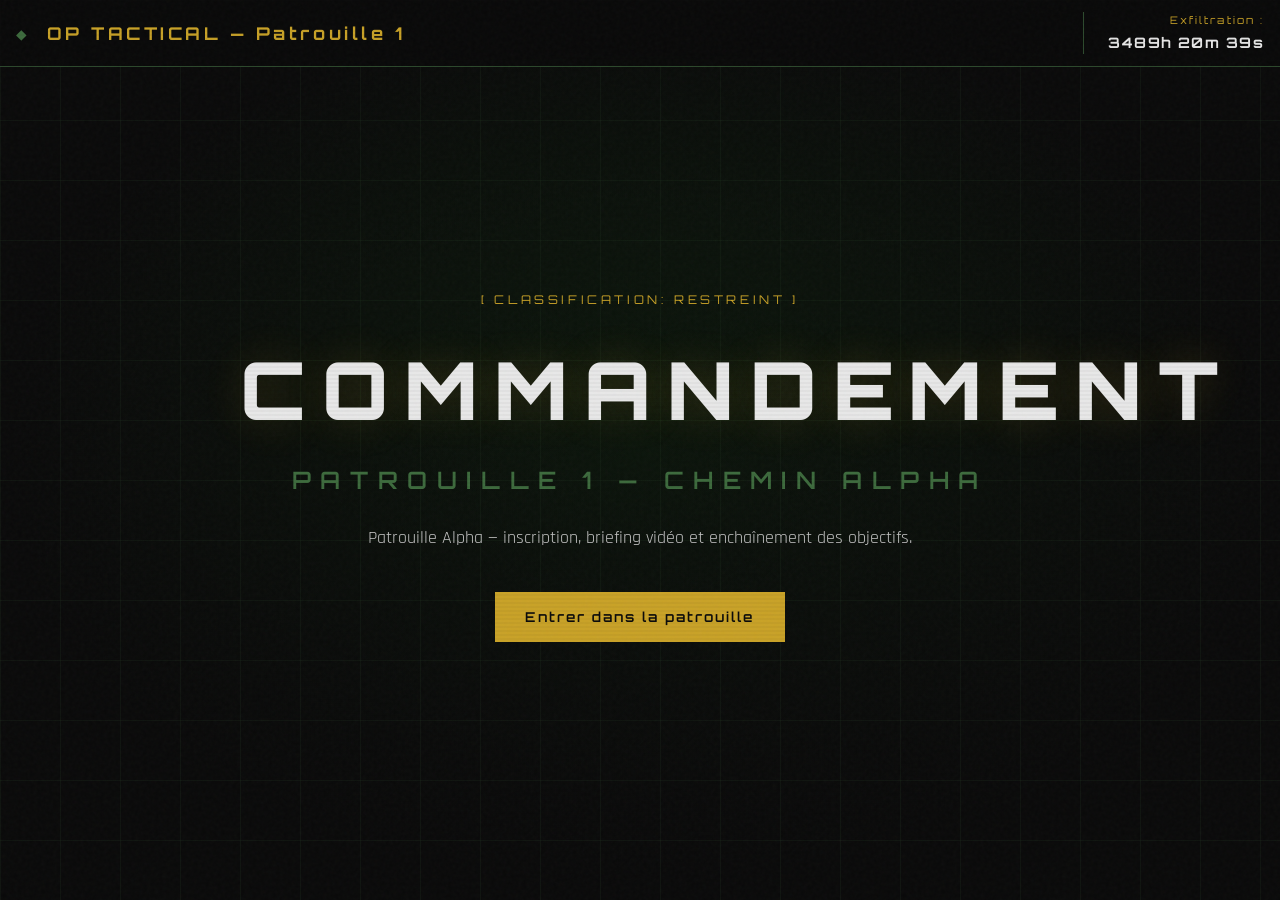
==== commit d721ac2e: "7" ====
--- a/patrouille-1.html
+++ b/patrouille-1.html
@@ -2,7 +2,10 @@
 <html lang="fr">
 <head>
     <meta charset="UTF-8">
-    <meta name="viewport" content="width=device-width, initial-scale=1.0">
+    <meta name="viewport" content="width=device-width, initial-scale=1, viewport-fit=cover">
+    <meta name="theme-color" content="#0d1f0d">
+    <meta name="apple-mobile-web-app-capable" content="yes">
+    <meta name="apple-mobile-web-app-status-bar-style" content="black-translucent">
     <title>OP TACTICAL — Patrouille 1 (Alpha)</title>
     <link rel="stylesheet" href="styles.css">
     <link rel="preconnect" href="https://fonts.googleapis.com">
@@ -309,7 +312,12 @@
                
                 <button type="submit" class="btn btn-primary" id="btn-valider-objet-p5">Valider — afficher la carte</button>
             </form>
-            
+            <div id="bloc-carte-point5" class="parcours-bloc parcours-hidden" aria-hidden="true">
+                <div class="parcours-separateur" role="separator" aria-label="Carte">
+                    <span class="parcours-separateur-line" aria-hidden="true"></span>
+                    <span class="parcours-separateur-label">Partie 2 — Carte débloquée</span>
+                    <span class="parcours-separateur-line" aria-hidden="true"></span>
+                </div>
                 <h3 class="parcours-h3">Itinéraire</h3>
                 <p class="map-coords">Lien carte  : 50.587840, 5.970914 — Niveau 15 <span class="coord-note"></span></p>
                 <div class="map-wrapper">
--- a/styles.css
+++ b/styles.css
@@ -22,6 +22,9 @@
 
 html {
     scroll-behavior: smooth;
+    scroll-padding-top: 5rem;
+    -webkit-text-size-adjust: 100%;
+    text-size-adjust: 100%;
 }
 
 body {
@@ -55,7 +58,7 @@
     align-items: center;
     justify-content: center;
     background: var(--vert-fonce);
-    padding: 2rem;
+    padding: max(1rem, env(safe-area-inset-top)) max(1rem, env(safe-area-inset-right)) max(1rem, env(safe-area-inset-bottom)) max(1rem, env(safe-area-inset-left));
 }
 
 .ecran-identification.cache {
@@ -99,8 +102,11 @@
     flex-direction: column;
     align-items: center;
     justify-content: center;
+    min-height: 44px;
     padding: 1.25rem;
     background: rgba(10, 10, 10, 0.8);
+    touch-action: manipulation;
+    -webkit-tap-highlight-color: rgba(201, 162, 39, 0.2);
     border: 2px solid var(--vert-militaire);
     color: var(--texte-clair);
     font-family: 'Orbitron', monospace;
@@ -175,7 +181,7 @@
     display: flex;
     align-items: center;
     justify-content: space-between;
-    padding: 1rem 2rem;
+    padding: max(0.75rem, env(safe-area-inset-top)) max(1rem, env(safe-area-inset-right)) 0.75rem max(1rem, env(safe-area-inset-left));
     background: rgba(10, 10, 10, 0.92);
     border-bottom: 1px solid var(--vert-militaire);
     z-index: 1000;
@@ -271,7 +277,13 @@
     background: none;
     border: 1px solid var(--vert-militaire);
     padding: 8px;
+    min-width: 44px;
+    min-height: 44px;
+    justify-content: center;
+    align-items: center;
     cursor: pointer;
+    touch-action: manipulation;
+    -webkit-tap-highlight-color: rgba(201, 162, 39, 0.2);
 }
 
 .nav-toggle span {
@@ -392,6 +404,7 @@
 
 .video-tactical {
     width: 100%;
+    max-width: 100%;
     display: block;
     border: 2px solid var(--vert-militaire);
     box-shadow: 0 0 30px rgba(0, 0, 0, 0.5);
@@ -586,10 +599,11 @@
 .hero-militaire {
     position: relative;
     min-height: 100vh;
+    min-height: 100dvh;
     display: flex;
     align-items: center;
     justify-content: center;
-    padding: 6rem 2rem 4rem;
+    padding: max(6rem, calc(4.5rem + env(safe-area-inset-top))) max(1rem, env(safe-area-inset-right)) max(4rem, env(safe-area-inset-bottom)) max(1rem, env(safe-area-inset-left));
     overflow: hidden;
 }
 
@@ -689,8 +703,11 @@
 }
 
 .btn {
-    display: inline-block;
+    display: inline-flex;
+    align-items: center;
+    justify-content: center;
     padding: 0.9rem 1.8rem;
+    min-height: 44px;
     font-family: 'Orbitron', monospace;
     font-weight: 600;
     font-size: 0.85rem;
@@ -699,6 +716,8 @@
     border: 2px solid;
     cursor: pointer;
     transition: all 0.3s;
+    touch-action: manipulation;
+    -webkit-tap-highlight-color: rgba(201, 162, 39, 0.2);
 }
 
 .btn-primary {
@@ -1076,17 +1095,36 @@
         top: 0;
         right: -100%;
         height: 100vh;
-        width: 280px;
+        height: 100dvh;
+        width: min(280px, 85vw);
+        max-width: 100%;
         background: var(--vert-fonce);
         flex-direction: column;
         justify-content: center;
-        padding: 2rem;
+        padding: max(2rem, env(safe-area-inset-top)) max(1rem, env(safe-area-inset-right)) max(2rem, env(safe-area-inset-bottom)) max(1rem, env(safe-area-inset-left));
         border-left: 1px solid var(--vert-militaire);
         transition: right 0.3s;
+        z-index: 1002;
+        overflow-y: auto;
+        -webkit-overflow-scrolling: touch;
     }
 
     .nav-links.open {
         right: 0;
+    }
+
+    .nav-brand {
+        font-size: clamp(0.65rem, 2.8vw, 1rem);
+        letter-spacing: 0.12em;
+        line-height: 1.25;
+        max-width: calc(100vw - 5rem);
+    }
+
+    .nav-brand span:last-child {
+        display: -webkit-box;
+        -webkit-line-clamp: 2;
+        -webkit-box-orient: vertical;
+        overflow: hidden;
     }
 
     .nav-countdown {
@@ -1122,6 +1160,22 @@
         width: 100%;
         text-align: center;
     }
+
+    .participants-actions {
+        flex-direction: column;
+    }
+
+    .participants-actions .btn {
+        min-width: 0;
+        width: 100%;
+    }
+
+    .suite-site .section-participants,
+    .section-etape,
+    .section-video {
+        padding-left: max(0, env(safe-area-inset-left));
+        padding-right: max(0, env(safe-area-inset-right));
+    }
 }
 
 /* Parcours Patrouille 1 */
@@ -1314,6 +1368,11 @@
     display: flex;
     flex-direction: column;
     gap: 0.75rem;
+}
+
+.form-parcours .participant-totem,
+.form-parcours input:not([type="hidden"]) {
+    font-size: max(1rem, 16px);
 }
 
 .parcours-err {
@@ -1417,3 +1476,87 @@
 .footer-parcours {
     margin-top: 0;
 }
+
+/* Fond sombre derrière le menu mobile + blocage du scroll */
+body.nav-menu-open {
+    overflow: hidden;
+    touch-action: none;
+}
+
+body.nav-menu-open::before {
+    content: '';
+    position: fixed;
+    inset: 0;
+    z-index: 999;
+    background: rgba(0, 0, 0, 0.55);
+    pointer-events: auto;
+}
+
+/* Petits écrans : titres et séparateurs sans débordement */
+@media (max-width: 480px) {
+    .section-title {
+        flex-wrap: wrap;
+        font-size: clamp(0.95rem, 4.2vw, 1.35rem);
+        letter-spacing: 0.1em;
+        gap: 0.5rem;
+        padding-left: max(1rem, env(safe-area-inset-left));
+        padding-right: max(1rem, env(safe-area-inset-right));
+    }
+
+    .section-title-map {
+        font-size: clamp(0.8rem, 3.8vw, 1.15rem);
+        line-height: 1.35;
+    }
+
+    .title-badge {
+        min-width: 2.5rem;
+        height: 2.5rem;
+        font-size: 0.85rem;
+    }
+
+    .parcours-separateur-label {
+        white-space: normal;
+        text-align: center;
+        line-height: 1.35;
+        max-width: min(18rem, 100%);
+    }
+
+    .parcours-texte,
+    .parcours-h3,
+    .map-coords,
+    .parcours-actions,
+    .parcours-skip,
+    .parcours-separateur,
+    .parcours-partie-titre,
+    .form-parcours {
+        padding-left: max(1rem, env(safe-area-inset-left));
+        padding-right: max(1rem, env(safe-area-inset-right));
+    }
+
+    .map-wrapper {
+        padding-left: max(0.75rem, env(safe-area-inset-left));
+        padding-right: max(0.75rem, env(safe-area-inset-right));
+    }
+
+    .galerie-cinq,
+    .galerie-chimistes-p3 {
+        padding-left: max(0.75rem, env(safe-area-inset-left));
+        padding-right: max(0.75rem, env(safe-area-inset-right));
+    }
+
+    .container {
+        padding-left: max(1rem, env(safe-area-inset-left));
+        padding-right: max(1rem, env(safe-area-inset-right));
+    }
+
+    .footer-militaire {
+        padding-left: max(1.5rem, env(safe-area-inset-left));
+        padding-right: max(1.5rem, env(safe-area-inset-right));
+        padding-bottom: max(1.5rem, env(safe-area-inset-bottom));
+    }
+}
+
+button:not(.nav-toggle) {
+    touch-action: manipulation;
+    -webkit-tap-highlight-color: rgba(201, 162, 39, 0.2);
+}
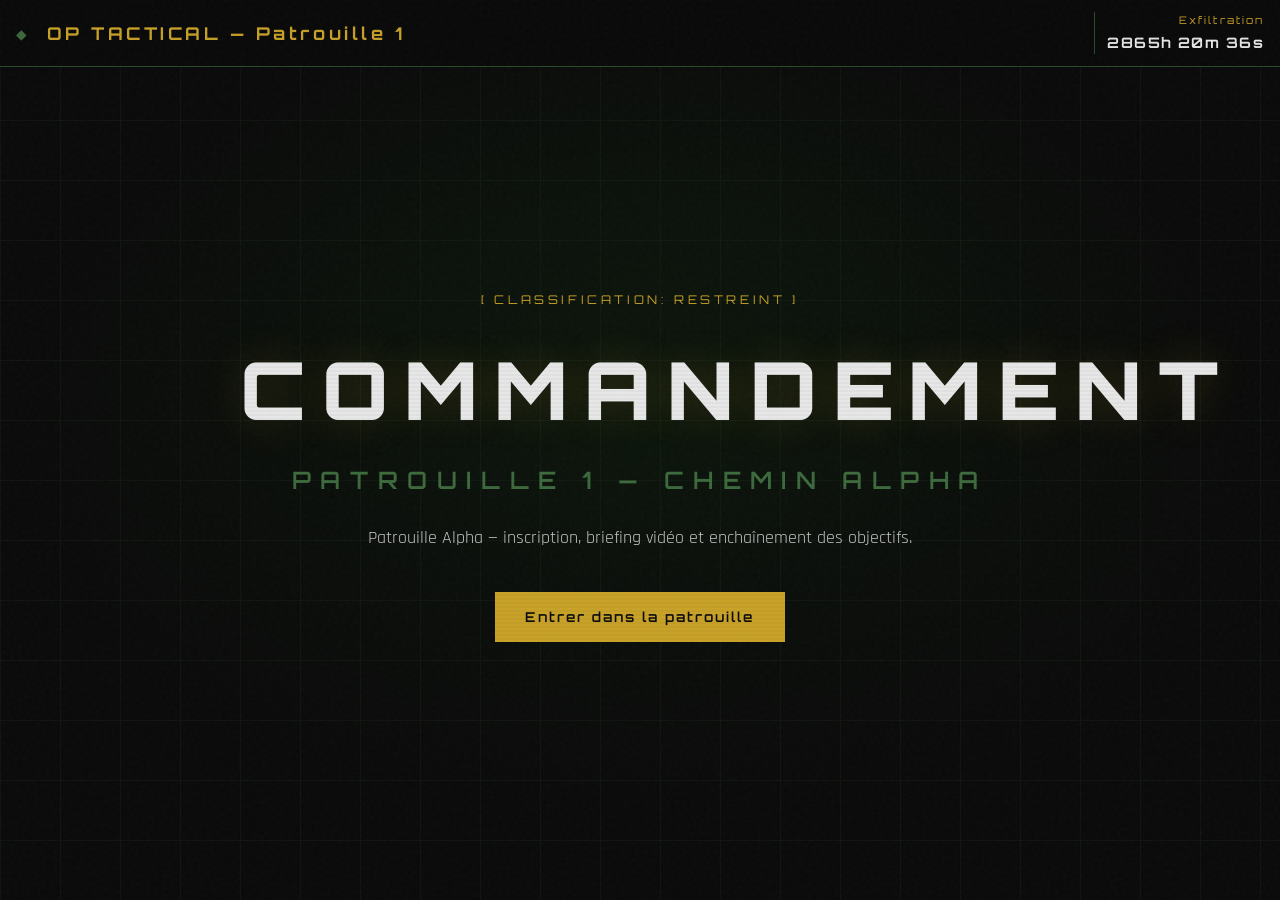
==== commit 17c74547: "10" ====
--- a/patrouille-1.html
+++ b/patrouille-1.html
@@ -16,18 +16,15 @@
     <div class="scanline" aria-hidden="true"></div>
     <div class="noise" aria-hidden="true"></div>
 
-    <nav class="nav-tactical">
+    <nav class="nav-tactical" aria-label="Navigation">
         <div class="nav-brand">
             <span class="badge">◆</span>
             <span>OP TACTICAL — Patrouille 1</span>
         </div>
-        <ul class="nav-links">
-            <li class="nav-countdown">
-                <span class="countdown-label">Exfiltration :</span>
-                <span class="countdown-value" id="countdown">--h --m --s</span>
-            </li>
-        </ul>
-        <button class="nav-toggle" aria-label="Menu"><span></span><span></span><span></span></button>
+        <div class="nav-countdown nav-countdown--bar" aria-live="polite">
+            <span class="countdown-label">Exfiltration</span>
+            <span class="countdown-value" id="countdown">--h --m --s</span>
+        </div>
     </nav>
 
     <header class="hero-militaire">
--- a/styles.css
+++ b/styles.css
@@ -49,48 +49,128 @@
     display: flex;
 }
 
-/* Écran d'identification à l'ouverture */
-.ecran-identification {
-    position: fixed;
-    inset: 0;
-    z-index: 10000;
+/* Page d’accueil — scroll + barre sticky (compteur toujours visible) */
+.page-index {
+    min-height: 100vh;
+    min-height: 100dvh;
+    display: flex;
+    flex-direction: column;
+    margin: 0;
+}
+
+.page-index .index-scroll {
+    flex: 1;
+    display: flex;
+    flex-direction: column;
+    min-height: 0;
+    min-height: 100dvh;
+    overflow-x: hidden;
+    overflow-y: auto;
+    -webkit-overflow-scrolling: touch;
+}
+
+.page-index .index-sticky-bar {
+    position: sticky;
+    top: 0;
+    z-index: 10001;
+    flex-shrink: 0;
+    padding: max(0.65rem, env(safe-area-inset-top)) max(1rem, env(safe-area-inset-right)) 0.65rem max(1rem, env(safe-area-inset-left));
+    background: rgba(10, 10, 10, 0.94);
+    border-bottom: 1px solid var(--vert-militaire);
+    box-shadow: 0 4px 20px rgba(0, 0, 0, 0.45);
+    backdrop-filter: blur(10px);
+    -webkit-backdrop-filter: blur(10px);
+}
+
+.page-index .index-sticky-inner {
+    display: flex;
+    align-items: center;
+    justify-content: space-between;
+    gap: 0.75rem 1rem;
+    max-width: 640px;
+    margin: 0 auto;
+    flex-wrap: wrap;
+}
+
+.page-index .index-sticky-brand {
+    font-family: 'Orbitron', monospace;
+    font-weight: 700;
+    font-size: clamp(0.65rem, 2.8vw, 0.95rem);
+    letter-spacing: 0.2em;
+    color: var(--accent);
+}
+
+.page-index .index-sticky-countdown {
+    display: flex;
+    flex-direction: column;
+    align-items: flex-end;
+    gap: 0.15rem;
+    text-align: right;
+}
+
+.page-index .index-sticky-countdown .countdown-label {
+    font-size: clamp(0.55rem, 2.2vw, 0.65rem);
+}
+
+.page-index .index-sticky-countdown .countdown-value {
+    font-size: clamp(0.8rem, 3.5vw, 0.95rem);
+    white-space: nowrap;
+}
+
+/* Écran d’identification (contenu sous la barre) */
+.page-index .ecran-identification {
+    position: relative;
+    flex: 1 1 auto;
     display: flex;
     align-items: center;
     justify-content: center;
+    width: 100%;
+    min-height: min(60vh, 28rem);
     background: var(--vert-fonce);
-    padding: max(1rem, env(safe-area-inset-top)) max(1rem, env(safe-area-inset-right)) max(1rem, env(safe-area-inset-bottom)) max(1rem, env(safe-area-inset-left));
+    padding: 1.5rem max(1rem, env(safe-area-inset-right)) max(2rem, env(safe-area-inset-bottom)) max(1rem, env(safe-area-inset-left));
 }
 
 .ecran-identification.cache {
-    display: none;
+    display: none !important;
 }
 
 .identification-content {
     text-align: center;
     max-width: 560px;
+    width: 100%;
+}
+
+.page-index .identification-content {
+    max-width: min(560px, 100%);
+    padding: 0 0.25rem;
 }
 
 .identification-title {
     font-family: 'Orbitron', monospace;
     font-weight: 900;
-    font-size: clamp(1.75rem, 5vw, 2.5rem);
-    letter-spacing: 0.2em;
+    font-size: clamp(1.5rem, 8vw, 2.5rem);
+    letter-spacing: 0.12em;
     color: var(--accent);
     margin-bottom: 0.5rem;
+    line-height: 1.15;
 }
 
 .identification-sub {
     font-family: 'Orbitron', monospace;
-    font-size: 0.9rem;
-    letter-spacing: 0.15em;
+    font-size: clamp(0.75rem, 3.5vw, 0.95rem);
+    letter-spacing: 0.1em;
     color: var(--texte);
-    margin-bottom: 2.5rem;
+    margin-bottom: 1.75rem;
+    line-height: 1.45;
+    max-width: 22rem;
+    margin-left: auto;
+    margin-right: auto;
 }
 
 .identification-choix {
     display: grid;
     grid-template-columns: repeat(2, 1fr);
-    gap: 1rem;
+    gap: 0.85rem;
 }
 
 .identification-choix a {
@@ -103,15 +183,16 @@
     align-items: center;
     justify-content: center;
     min-height: 44px;
-    padding: 1.25rem;
-    background: rgba(10, 10, 10, 0.8);
+    padding: 1rem 0.9rem;
+    background: linear-gradient(165deg, rgba(18, 28, 18, 0.95) 0%, rgba(10, 10, 10, 0.92) 100%);
     touch-action: manipulation;
     -webkit-tap-highlight-color: rgba(201, 162, 39, 0.2);
     border: 2px solid var(--vert-militaire);
+    border-radius: 4px;
     color: var(--texte-clair);
     font-family: 'Orbitron', monospace;
     cursor: pointer;
-    transition: all 0.3s;
+    transition: border-color 0.25s, box-shadow 0.25s, transform 0.2s;
 }
 
 .btn-identif.btn-patrouille:hover {
@@ -119,21 +200,46 @@
     box-shadow: 0 0 20px rgba(201, 162, 39, 0.25);
 }
 
+.btn-identif.btn-patrouille:active {
+    transform: scale(0.98);
+}
+
 .btn-patrouille-num {
-    font-size: 1.5rem;
+    font-size: clamp(1.35rem, 5vw, 1.6rem);
     font-weight: 700;
     color: var(--accent);
-    margin-bottom: 0.25rem;
+    margin-bottom: 0.35rem;
+    line-height: 1;
 }
 
 .btn-patrouille-chemin {
-    font-size: 0.8rem;
-    letter-spacing: 0.1em;
+    font-size: clamp(0.62rem, 2.8vw, 0.8rem);
+    letter-spacing: 0.06em;
+    line-height: 1.5;
+    color: var(--texte);
+    hyphens: auto;
+    word-break: break-word;
 }
 
 @media (max-width: 500px) {
     .identification-choix {
         grid-template-columns: 1fr;
+        gap: 0.75rem;
+    }
+
+    .page-index .index-sticky-inner {
+        flex-direction: column;
+        align-items: stretch;
+        text-align: center;
+    }
+
+    .page-index .index-sticky-countdown {
+        align-items: center;
+        text-align: center;
+    }
+
+    .page-index .index-sticky-countdown .countdown-value {
+        white-space: normal;
     }
 }
 
@@ -178,15 +284,20 @@
     top: 0;
     left: 0;
     right: 0;
+    width: 100%;
+    max-width: 100%;
+    box-sizing: border-box;
     display: flex;
     align-items: center;
     justify-content: space-between;
+    gap: 0.5rem;
     padding: max(0.75rem, env(safe-area-inset-top)) max(1rem, env(safe-area-inset-right)) 0.75rem max(1rem, env(safe-area-inset-left));
     background: rgba(10, 10, 10, 0.92);
     border-bottom: 1px solid var(--vert-militaire);
     z-index: 1000;
     backdrop-filter: blur(8px);
     transition: background 0.3s;
+    overflow-x: hidden;
 }
 
 .nav-tactical:hover {
@@ -242,13 +353,18 @@
 }
 
 .nav-countdown {
-    margin-left: 1.5rem;
-    padding-left: 1.5rem;
-    border-left: 1px solid var(--vert-militaire);
     display: flex;
     flex-direction: column;
     align-items: flex-end;
     gap: 0.15rem;
+}
+
+/* Compteur dans la barre fixe (pages patrouilles) — toujours visible au scroll */
+.nav-countdown--bar {
+    flex-shrink: 0;
+    margin-left: auto;
+    padding-left: 0.75rem;
+    border-left: 1px solid var(--vert-militaire);
 }
 
 .countdown-label {
@@ -1090,66 +1206,63 @@
 
 /* Responsive */
 @media (max-width: 768px) {
-    .nav-links {
-        position: fixed;
-        top: 0;
-        right: -100%;
-        height: 100vh;
-        height: 100dvh;
-        width: min(280px, 85vw);
-        max-width: 100%;
-        background: var(--vert-fonce);
-        flex-direction: column;
-        justify-content: center;
-        padding: max(2rem, env(safe-area-inset-top)) max(1rem, env(safe-area-inset-right)) max(2rem, env(safe-area-inset-bottom)) max(1rem, env(safe-area-inset-left));
-        border-left: 1px solid var(--vert-militaire);
-        transition: right 0.3s;
-        z-index: 1002;
-        overflow-y: auto;
-        -webkit-overflow-scrolling: touch;
-    }
-
-    .nav-links.open {
-        right: 0;
+    .nav-tactical {
+        padding-left: max(0.6rem, env(safe-area-inset-left));
+        padding-right: max(0.6rem, env(safe-area-inset-right));
+        gap: 0.5rem;
+        align-items: flex-start;
+        flex-wrap: nowrap;
     }
 
     .nav-brand {
-        font-size: clamp(0.65rem, 2.8vw, 1rem);
-        letter-spacing: 0.12em;
+        display: flex;
+        align-items: flex-start;
+        gap: 0.3rem;
+        flex: 1 1 0;
+        min-width: 0;
+        max-width: calc(100% - 6.5rem);
+        font-size: clamp(0.55rem, 2.6vw, 0.9rem);
+        letter-spacing: 0.06em;
         line-height: 1.25;
-        max-width: calc(100vw - 5rem);
+    }
+
+    .nav-brand .badge {
+        flex-shrink: 0;
+        margin-right: 0;
+        line-height: 1.25;
     }
 
     .nav-brand span:last-child {
+        flex: 1 1 auto;
+        min-width: 0;
         display: -webkit-box;
         -webkit-line-clamp: 2;
         -webkit-box-orient: vertical;
         overflow: hidden;
-    }
-
-    .nav-countdown {
+        word-break: break-word;
+        overflow-wrap: anywhere;
+    }
+
+    .nav-countdown--bar {
         margin-left: 0;
-        padding-left: 0;
-        border-left: none;
-        margin-top: 1rem;
-        padding-top: 1rem;
-        border-top: 1px solid var(--vert-militaire);
-        align-items: center;
-    }
-
-    .nav-toggle {
-        display: flex;
-        z-index: 1001;
-    }
-
-    .nav-toggle.active span:nth-child(1) {
-        transform: rotate(45deg) translate(5px, 5px);
-    }
-    .nav-toggle.active span:nth-child(2) {
-        opacity: 0;
-    }
-    .nav-toggle.active span:nth-child(3) {
-        transform: rotate(-45deg) translate(5px, -5px);
+        padding-left: 0.5rem;
+        border-left: 1px solid rgba(45, 74, 45, 0.65);
+        min-width: 0;
+        max-width: 6rem;
+        align-items: flex-end;
+    }
+
+    .nav-countdown--bar .countdown-label {
+        font-size: 0.5rem;
+        letter-spacing: 0.12em;
+        text-align: right;
+    }
+
+    .nav-countdown--bar .countdown-value {
+        font-size: clamp(0.65rem, 2.8vw, 0.8rem);
+        letter-spacing: 0.05em;
+        white-space: nowrap;
+        text-align: right;
     }
 
     .hero-cta {
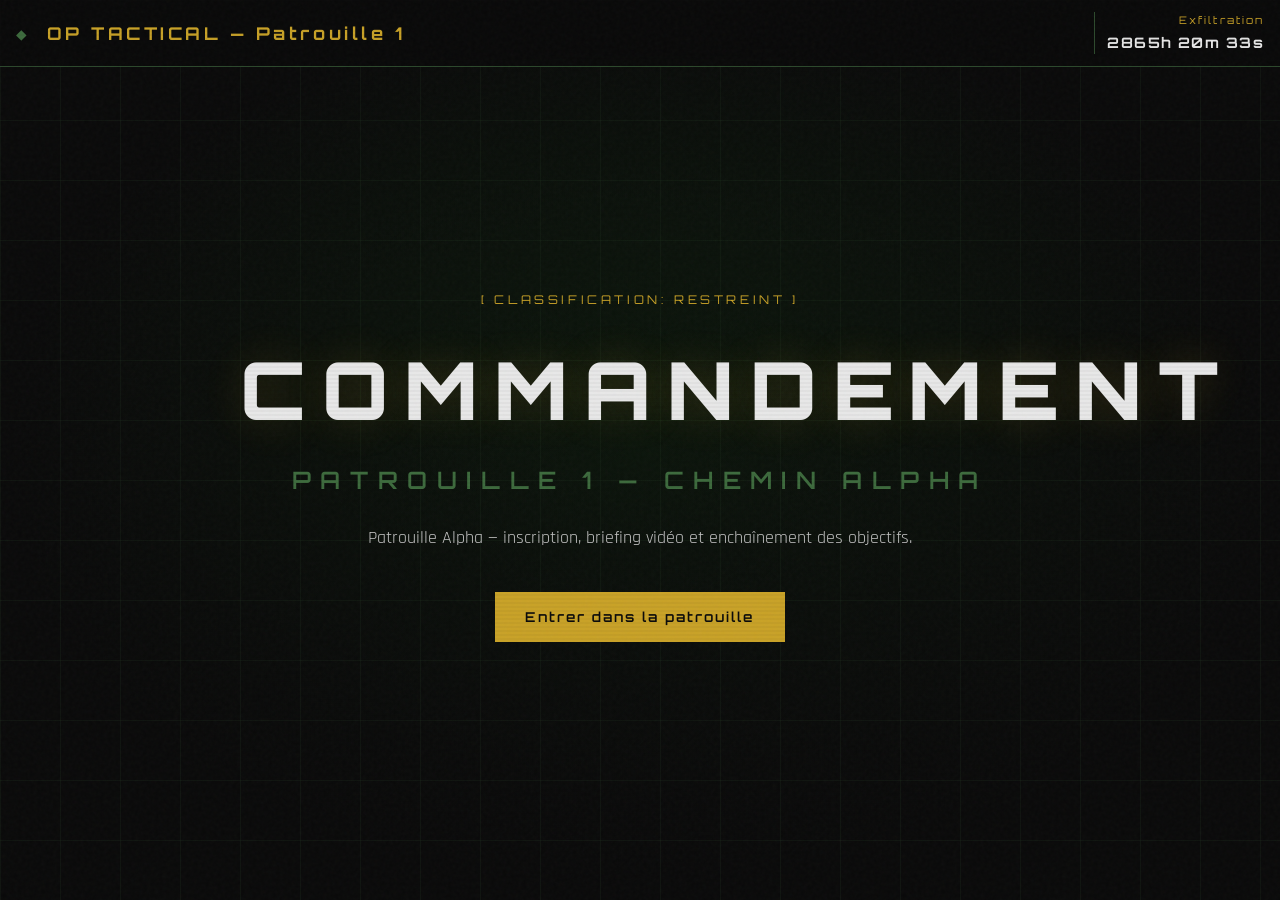
==== commit 25f14c92: "Add files via upload" ====
--- a/patrouille-1.html
+++ b/patrouille-1.html
@@ -1,389 +1,391 @@
-<!DOCTYPE html>
-<html lang="fr">
-<head>
-    <meta charset="UTF-8">
-    <meta name="viewport" content="width=device-width, initial-scale=1, viewport-fit=cover">
-    <meta name="theme-color" content="#0d1f0d">
-    <meta name="apple-mobile-web-app-capable" content="yes">
-    <meta name="apple-mobile-web-app-status-bar-style" content="black-translucent">
-    <title>OP TACTICAL — Patrouille 1 (Alpha)</title>
-    <link rel="stylesheet" href="styles.css">
-    <link rel="preconnect" href="https://fonts.googleapis.com">
-    <link rel="preconnect" href="https://fonts.gstatic.com" crossorigin>
-    <link href="https://fonts.googleapis.com/css2?family=Orbitron:wght@400;600;700;900&family=Rajdhani:wght@400;500;600;700&display=swap" rel="stylesheet">
-</head>
-<body data-patrouille="1" data-parcours="patrouille-1" data-nombre-points="8" class="identifie">
-    <div class="scanline" aria-hidden="true"></div>
-    <div class="noise" aria-hidden="true"></div>
-
-    <nav class="nav-tactical" aria-label="Navigation">
-        <div class="nav-brand">
-            <span class="badge">◆</span>
-            <span>OP TACTICAL — Patrouille 1</span>
-        </div>
-        <div class="nav-countdown nav-countdown--bar" aria-live="polite">
-            <span class="countdown-label">Exfiltration</span>
-            <span class="countdown-value" id="countdown">--h --m --s</span>
-        </div>
-    </nav>
-
-    <header class="hero-militaire">
-        <div class="hero-overlay"></div>
-        <div class="hero-grid"></div>
-        <div class="hero-content">
-            <p class="hero-tag">[ CLASSIFICATION: RESTREINT ]</p>
-            <h1>
-                <span class="hero-title">COMMANDEMENT</span>
-                <span class="hero-sub">PATROUILLE 1 — CHEMIN ALPHA</span>
-            </h1>
-            <p class="hero-desc">Patrouille Alpha — inscription, briefing vidéo et enchaînement des objectifs.</p>
-            <div class="hero-cta">
-                <button type="button" class="btn btn-primary" id="btn-exfiltration">Entrer dans la patrouille</button>
-            </div>
-        </div>
-    </header>
-
-    <div id="suite-site" class="suite-site" aria-hidden="true" tabindex="-1">
-        <section id="section-participants" class="section-participants">
-            <div class="container">
-                <h2 class="section-title">
-                    <span class="title-badge">TOTEM</span>
-                    PATROUILLE 1 — MEMBRES PRÉSENTS
-                </h2>
-                <p class="participants-intro">Enregistrez chaque membre présent (totem ou identité). Ajoutez une ligne par personne, puis validez!</p>
-                <form id="form-participants" class="form-participants">
-                    <div id="liste-participants">
-                        <div class="participant-row">
-                            <label class="participant-label">Participant 1</label>
-                            <input type="text" class="participant-totem" placeholder="TOTEM / IDENTITÉ" required>
-                        </div>
-                    </div>
-                    <div class="participants-actions">
-                        <button type="button" class="btn btn-outline" id="btn-ajouter-participant">+ AJOUTER UN PARTICIPANT</button>
-                        <button type="submit" class="btn btn-primary" id="btn-valider-participants">VALIDER</button>
-                    </div>
-                </form>
-            </div>
-        </section>
-
-        <!-- Vidéo d’intro -->
-        <section id="section-intro-video" class="suite-section section-video" aria-hidden="true">
-            <div class="container">
-                <h2 class="section-title"><span class="title-badge">BRIEFING</span> VIDÉO D’INTRODUCTION</h2>
-            </div>
-            <div class="parcours-separateur" role="separator" aria-label="Lecture vidéo">
-                <span class="parcours-separateur-line" aria-hidden="true"></span>
-                <span class="parcours-separateur-label">Vidéo — Briefing d’introduction</span>
-                <span class="parcours-separateur-line" aria-hidden="true"></span>
-            </div>
-            <div class="video-wrapper">
-                <video id="video-intro-patrouille" class="video-tactical" playsinline controls>
-                    <source src="video-intro-p1.mp4" type="video/mp4">
-                    Votre navigateur ne prend pas en charge la lecture vidéo.
-                </video>
-            </div>
-            <p class="parcours-skip"><button type="button" class="btn btn-outline" id="btn-skip-intro">Passer à la carte (point 1)</button></p>
-        </section>
-
-        <!-- Point 1 — cockpit seul ; le point 2 est la vidéo pilotes (section suivante) -->
-        <section id="section-etape-1" class="suite-section section-map section-etape" aria-hidden="true">
-            <h2 class="section-title section-title-map">
-                <span class="title-badge">POINT 1</span>
-                CARTE — COCKPIT (FICTION)
-            </h2>
-            <p class="map-coords">50.510418, 6.039995 — Niveau 15 <span class="coord-note"></span></p>
-            <p class="parcours-texte">Au <strong>point 1</strong>, repérez le <strong>cockpit</strong> sur la carte. Une fois la zone validée, vous pourrez passer au <strong>point 2</strong>.</p>
-            <div class="parcours-partie parcours-partie-cockpit">
-                <p class="parcours-partie-titre"><span class="parcours-partie-badge">Partie 1</span> Carte &amp; repérage cockpit</p>
-                <div class="map-wrapper">
-                    <iframe src="https://www.google.com/maps?q=50.510418,6.039995&z=15&output=embed" width="600" height="450" style="border:0;" allowfullscreen="" loading="lazy" referrerpolicy="no-referrer-when-downgrade" title="Carte — point 1"></iframe>
-                </div>
-                <div class="parcours-actions">
-                    <button type="button" class="btn btn-primary" id="btn-cockpit-trouve">Bien arrivé sur zone — valider</button>
-                </div>
-            </div>
-            <div id="bloc-apres-cockpit" class="parcours-bloc parcours-hidden" aria-hidden="true">
-                <div class="parcours-separateur" role="separator" aria-label="Étape suivante">
-                    <span class="parcours-separateur-line" aria-hidden="true"></span>
-                    <span class="parcours-separateur-label">Cockpit validé</span>
-                    <span class="parcours-separateur-line" aria-hidden="true"></span>
-                </div>
-                <p class="parcours-texte">Direction le <strong>point 2</strong>.</p>
-                <div class="parcours-actions">
-                    <button type="button" class="btn btn-primary" id="btn-vers-etape-2">Accéder au point 2 — vidéo pilotes</button>
-                </div>
-            </div>
-        </section>
-
-        <!-- Point 2 — vidéo pilotes + carte zone chimistes (la vidéo chimistes est au point 3) -->
-        <section id="section-etape-2" class="suite-section section-video section-etape" aria-hidden="true">
-            <div class="container">
-                <h2 class="section-title"><span class="title-badge">POINT 2</span> PILOTES &amp; CARTE CHIMISTES</h2>
-            </div>
-            <div class="parcours-separateur" role="separator" aria-label="Vidéo pilotes">
-                <span class="parcours-separateur-line" aria-hidden="true"></span>
-                <span class="parcours-separateur-label">Vidéo des deux pilotes</span>
-                <span class="parcours-separateur-line" aria-hidden="true"></span>
-            </div>
-            <div class="video-wrapper">
-                <video id="video-pilotes" class="video-tactical" playsinline controls>
-                    <source src="video-pilotes-p1.mp4" type="video/mp4">
-                </video>
-            </div>
-            <p class="parcours-skip"><button type="button" class="btn btn-outline" id="btn-suite-apres-pilotes">Bien reçu</button></p>
-            <div id="bloc-info-apres-pilotes" class="parcours-bloc parcours-hidden" aria-hidden="true">
-                <div class="parcours-separateur" role="separator" aria-label="Carte chimistes">
-                    <span class="parcours-separateur-line" aria-hidden="true"></span>
-                    <span class="parcours-separateur-label">Carte zone chimistes</span>
-                    <span class="parcours-separateur-line" aria-hidden="true"></span>
-                </div>
-                <p class="parcours-texte"><strong>Indice :</strong> les chimistes vous attendent sur la zone ci-dessous. Mémorisez-la : au <strong>point 3</strong>.</p>
-                <div class="parcours-partie parcours-partie-carte">
-                    <p class="map-coords">50.518356, 6.023498 — Niveau 15 <span class="coord-note"></span></p>
-                    <div class="map-wrapper">
-                        <iframe src="https://www.google.com/maps?q=50.518356,6.023498&z=15&output=embed" width="600" height="450" style="border:0;" allowfullscreen="" referrerpolicy="no-referrer-when-downgrade" title="Carte — zone chimistes (point 2)"></iframe>
-                    </div>
-                </div>
-                <div class="parcours-actions">
-                    <button type="button" class="btn btn-primary" id="btn-vers-etape-3">on est arrivés sur site</button>
-                </div>
-            </div>
-        </section>
-
-        <!-- Point 3 — échanges chimistes (captures) puis énigme -->
-        <section id="section-etape-3" class="suite-section section-map section-etape" aria-hidden="true">
-            <h2 class="section-title section-title-map">
-                <span class="title-badge">POINT 3</span>
-                CHIMISTES &amp; EXERCICE 
-            </h2>
-            <div id="bloc-chimistes-captures" class="parcours-bloc">
-                <div class="parcours-separateur" role="separator" aria-label="Échanges des chimistes">
-                    <span class="parcours-separateur-line" aria-hidden="true"></span>
-                    <span class="parcours-separateur-label">Partie 1 — Échanges des chimistes</span>
-                    <span class="parcours-separateur-line" aria-hidden="true"></span>
-                </div>
-                <div class="video-wrapper galerie-chimistes-p3">
-                    <figure class="photo-indice">
-                        <img src="chimistes-p3-1.png" alt="Conversation chimistes — capture 1" loading="lazy" width="400">
-                    </figure>
-                    <figure class="photo-indice">
-                        <img src="chimistes-p3-2.png" alt="Conversation chimistes — capture 2" loading="lazy" width="400">
-                    </figure>
-                    <figure class="photo-indice">
-                        <img src="chimistes-p3-3.png" alt="Conversation chimistes — capture 3" loading="lazy" width="400">
-                    </figure>
-                </div>
-                <p class="parcours-skip"><button type="button" class="btn btn-outline" id="btn-suite-chimistes">Passer à l’énigme</button></p>
-            </div>
-            <div id="bloc-exo-chimie" class="parcours-bloc parcours-hidden" aria-hidden="true">
-                <div class="parcours-separateur" role="separator" aria-label="Énigme">
-                    <span class="parcours-separateur-line" aria-hidden="true"></span>
-                    <span class="parcours-separateur-label">Partie 3 — Énigme</span>
-                    <span class="parcours-separateur-line" aria-hidden="true"></span>
-                </div>
-                <h3 class="parcours-h3">Coordonnées du point suivant (moteur)</h3>
-                <p class="parcours-texte">Résolvez l’énigme pour afficher les coordonnées du <strong>point 4</strong>.</p>
-                <form id="form-exo-chimie" class="form-parcours">
-                    <label class="participant-label" for="input-exo-chimie">Votre réponse</label>
-                    <input type="text" id="input-exo-chimie" class="participant-totem" placeholder="Code / réponse" required autocomplete="off">
-                    <p id="err-exo-chimie" class="parcours-err" hidden>Réponse incorrecte.</p>
-                    <button type="submit" class="btn btn-primary">Valider</button>
-                </form>
-            </div>
-            <div id="bloc-coords-point3" class="parcours-bloc parcours-hidden" aria-hidden="true">
-                <div class="parcours-separateur" role="separator" aria-label="Indice suivant">
-                    <span class="parcours-separateur-line" aria-hidden="true"></span>
-                    <span class="parcours-separateur-label">Accéder à la carte</span>
-                    <span class="parcours-separateur-line" aria-hidden="true"></span>
-                </div>
-                <p class="parcours-texte"><strong>Coordonnées  :</strong> 50.533019, 6.004467 — rendez-vous au <strong>moteur</strong> (point 4).</p>
-                <div class="map-wrapper">
-                    <iframe src="https://www.google.com/maps?q=50.533019,6.004467&z=15&output=embed" allowfullscreen="" loading="lazy" referrerpolicy="no-referrer-when-downgrade" title="Carte — moteur (point 4)"></iframe>
-                </div>
-                <div class="parcours-actions">
-                    <button type="button" class="btn btn-primary" id="btn-vers-etape-4">On est en position</button>
-                </div>
-            </div>
-        </section>
-
-        <!-- Point maps 4 — moteur + ingénieurs + 150 pas + GPS -->
-        <section id="section-etape-4" class="suite-section section-map section-etape" aria-hidden="true">
-            <h2 class="section-title section-title-map">
-                <span class="title-badge">POINT 4</span>
-                MOTEUR &amp; INGÉNIEURS 
-            </h2>
-            <div class="parcours-partie parcours-partie-carte">
-                <p class="parcours-partie-titre"><span class="parcours-partie-badge"></span> Carte &amp; validation sur place</p>
-                <p class="map-coords">50.550609, 5.988570 — Niveau 16 <span class="coord-note"></span></p>
-                <div class="map-wrapper">
-                    <iframe src="https://www.google.com/maps?q=50.550609,5.988570&z=16&output=embed" allowfullscreen="" loading="lazy" referrerpolicy="no-referrer-when-downgrade" title="Carte — point 4"></iframe>
-                </div>
-                <div id="parcours-avant-video-p4" class="parcours-sur-place">
-                    <p class="parcours-texte">Lorsque la patrouille est <strong>physiquement au point 4</strong> (moteur), validez pour afficher la vidéo des ingénieurs.</p>
-                    <div class="parcours-actions">
-                        <button type="button" class="btn btn-primary" id="btn-sur-place-p4">Nous sommes au point 4 — afficher la vidéo</button>
-                    </div>
-                </div>
-            </div>
-            <div id="bloc-video-ingenieurs" class="parcours-bloc parcours-hidden" aria-hidden="true">
-                <div class="parcours-separateur" role="separator" aria-label="Vidéo des ingénieurs">
-                    <span class="parcours-separateur-line" aria-hidden="true"></span>
-                    <span class="parcours-separateur-label">Vidéo des deux ingénieurs</span>
-                    <span class="parcours-separateur-line" aria-hidden="true"></span>
-                </div>
-                <div class="video-wrapper">
-                    <video id="video-ingenieurs" class="video-tactical" playsinline controls>
-                        <source src="video-ingenieurs-p1.mp4" type="video/mp4">
-                    </video>
-                </div>
-                <p class="parcours-skip"><button type="button" class="btn btn-outline" id="btn-suite-ingenieurs">Passer au formulaire GPS</button></p>
-            </div>
-            <div id="bloc-form-gps" class="parcours-bloc parcours-hidden" aria-hidden="true">
-                <div class="parcours-separateur" role="separator" aria-label="Saisie GPS">
-                    <span class="parcours-separateur-line" aria-hidden="true"></span>
-                    <span class="parcours-separateur-label">Saisie GPS</span>
-                    <span class="parcours-separateur-line" aria-hidden="true"></span>
-                </div>
-                <h3 class="parcours-h3">Position après 150 pas</h3>
-                <form id="form-gps-etape3" class="form-parcours">
-                    <label class="participant-label" for="input-lat">Latitude (après 150 pas)</label>
-                    <input type="text" id="input-lat" class="participant-totem" placeholder="ex. 50.4831" inputmode="decimal">
-                    <label class="participant-label" for="input-lng">Longitude</label>
-                    <input type="text" id="input-lng" class="participant-totem" placeholder="ex. 5.9680" inputmode="decimal">
-                    <p id="err-gps" class="parcours-err" hidden></p>
-                    <button type="submit" class="btn btn-primary">Valider la position — afficher l’itinéraire</button>
-                </form>
-            </div>
-            <div id="bloc-itineraire-p4" class="parcours-bloc parcours-hidden" aria-hidden="true">
-                <div class="parcours-separateur" role="separator" aria-label="Itinéraire">
-                    <span class="parcours-separateur-line" aria-hidden="true"></span>
-                    <span class="parcours-separateur-label">Itinéraire</span>
-                    <span class="parcours-separateur-line" aria-hidden="true"></span>
-                </div>
-                <h3 class="parcours-h3">Itinéraire</h3>
-                <p class="map-coords">Lien carte  : 50.575722, 5.967809 — Niveau 15 <span class="coord-note"></span></p>
-                <div class="map-wrapper">
-                    <iframe src="https://www.google.com/maps?q=50.575722,5.967809&z=15&output=embed" allowfullscreen="" loading="lazy" referrerpolicy="no-referrer-when-downgrade" title="Carte — itinéraire (point 4)"></iframe>
-                </div>
-                <div class="parcours-actions">
-                    <button type="button" class="btn btn-primary" id="btn-gps-vers-etape-5">On est en position</button>
-                </div>
-            </div>
-        </section>
-
-        <!-- Point 5 — Visio pilote / chef d’État -->
-        <section id="section-etape-5" class="suite-section section-etape section-etape-visio" aria-hidden="true">
-            <div class="container">
-                <h2 class="section-title"><span class="title-badge">POINT 5</span> VISIOCONFÉRENCE</h2>
-                
-            
-                <div class="video-wrapper">
-                    <video id="video-visio-p4" class="video-tactical" playsinline controls>
-                        <source src="video-visio-p1.mp4" type="video/mp4">
-                    </video>
-                </div>
-                <p class="parcours-skip"><button type="button" class="btn btn-outline" id="btn-suite-visio">Passer au point 6</button></p>
-                <div id="bloc-btn-etape-6" class="parcours-actions parcours-hidden" aria-hidden="true">
-                    <button type="button" class="btn btn-primary" id="btn-vers-etape-6-indices">Continuer vers le point 6</button>
-                </div>
-            </div>
-        </section>
-
-        <!-- Point 6 — photos + similitudes + carte + objet (dague) -->
-        <section id="section-etape-6" class="suite-section section-map section-etape" aria-hidden="true">
-            <h2 class="section-title section-title-map">
-                <span class="title-badge">POINT 6</span>
-                INDICES VISUELS 
-            </h2>
-            <p class="parcours-texte">Observez les <strong>photos</strong> et les <strong>similitudes</strong>. Sous les images, saisissez le nom de l’objet identifié.</p>
-            <div class="galerie-cinq">
-                <figure class="photo-indice"><img src="https://picsum.photos/seed/p1a/400/300" alt="Indice 1 (placeholder)" loading="lazy" width="400" height="300"></figure>
-                <figure class="photo-indice"><img src="https://picsum.photos/seed/p1b/400/300" alt="Indice 2 (placeholder)" loading="lazy" width="400" height="300"></figure>
-                <figure class="photo-indice"><img src="https://picsum.photos/seed/p1c/400/300" alt="Indice 3 (placeholder)" loading="lazy" width="400" height="300"></figure>
-                <figure class="photo-indice"><img src="https://picsum.photos/seed/p1d/400/300" alt="Indice 4 (placeholder)" loading="lazy" width="400" height="300"></figure>
-            </div>
-            <form id="form-objet-totem" class="form-parcours">
-                <label class="participant-label" for="input-objet">Quel objet avez-vous identifié ?</label>
-                <input type="text" id="input-objet" class="participant-totem" placeholder="ex. avion" required autocomplete="off">
-                <p id="err-objet" class="parcours-err" hidden>Objet non reconnu.</p>
-               
-                <button type="submit" class="btn btn-primary" id="btn-valider-objet-p5">Valider — afficher la carte</button>
-            </form>
-            <div id="bloc-carte-point5" class="parcours-bloc parcours-hidden" aria-hidden="true">
-                <div class="parcours-separateur" role="separator" aria-label="Carte">
-                    <span class="parcours-separateur-line" aria-hidden="true"></span>
-                    <span class="parcours-separateur-label">Partie 2 — Carte débloquée</span>
-                    <span class="parcours-separateur-line" aria-hidden="true"></span>
-                </div>
-                <h3 class="parcours-h3">Itinéraire</h3>
-                <p class="map-coords">Lien carte  : 50.587840, 5.970914 — Niveau 15 <span class="coord-note"></span></p>
-                <div class="map-wrapper">
-                    <iframe src="https://www.google.com/maps?q=50.587840,5.970914&z=15&output=embed" allowfullscreen="" loading="lazy" referrerpolicy="no-referrer-when-downgrade" title="Carte — point 6"></iframe>
-                </div>
-            </div>
-            <div id="bloc-vers-etape-7" class="parcours-actions parcours-hidden" aria-hidden="true">
-                <button type="button" class="btn btn-primary" id="btn-vers-etape-7-adieu">On est en haut!</button>
-            </div>
-        </section>
-
-        <!-- Point 7 — adieu + question restaurant -->
-        <section id="section-etape-7" class="suite-section section-video section-etape" aria-hidden="true">
-            <div class="container">
-                <h2 class="section-title"><span class="title-badge">POINT 7</span> MESSAGE PERSONNEL</h2>
-            </div>
-            <div class="parcours-separateur" role="separator" aria-label="Vidéo message personnel">
-                <span class="parcours-separateur-line" aria-hidden="true"></span>
-                <span class="parcours-separateur-label">Vidéo — Message personnel</span>
-                <span class="parcours-separateur-line" aria-hidden="true"></span>
-            </div>
-            <div class="video-wrapper">
-                <video id="video-adieu" class="video-tactical" playsinline controls>
-                    <source src="video-adieu-p1.mp4" type="video/mp4">
-                </video>
-            </div>
-            <p class="parcours-skip"><button type="button" class="btn btn-outline" id="btn-suite-adieu">Passer à la question</button></p>
-            <div class="container">
-                <div id="bloc-form-vue-restaurant" class="parcours-bloc parcours-hidden" aria-hidden="true">
-                    <div class="parcours-separateur" role="separator" aria-label="Question restaurant">
-                        <span class="parcours-separateur-line" aria-hidden="true"></span>
-                        <span class="parcours-separateur-label">Question</span>
-                        <span class="parcours-separateur-line" aria-hidden="true"></span>
-                    </div>
-                    <h3 class="parcours-h3">Vue du restaurant</h3>
-                    <form id="form-vue-restaurant" class="form-parcours">
-                        <label class="participant-label" for="input-vue-restaurant">Que voyez vous depuis le restaurant?</label>
-                        <input type="text" id="input-vue-restaurant" class="participant-totem" placeholder="Un mot (ex. canard)" required autocomplete="off">
-                        <p id="err-vue" class="parcours-err" hidden>Réponse incorrecte.</p>
-                        <button type="submit" class="btn btn-primary">Valider — débloquer le point 8</button>
-                    </form>
-                </div>
-            </div>
-        </section>
-
-        <!-- Point 8 — appel, teaser, fin timer, rdv Gileppe -->
-        <section id="section-etape-8" class="suite-section section-etape section-fin-mission" aria-hidden="true">
-            <div class="container">
-                <h2 class="section-title"><span class="title-badge">POINT 8</span> RÉVÉLATION</h2>
-                <div class="bloc-message-final">
-                    <audio class="audio-parcours" controls preload="metadata">
-                        <source src="appel-p1.mp3" type="audio/mpeg">
-                    </audio>
-                    <p class="message-teaser">Cette histoire sera tirée au clair <strong>la semaine prochaine</strong> — préparez-vous pour la mission suivante.</p>
-                    <p class="message-rdv"><strong>Rendez-vous final:</strong> parking de la Gileppe — coordonnées indicatives 50.486000, 5.974500.</p>
-                </div>
-            </div>
-        </section>
-
-        <footer id="footer-parcours" class="suite-section footer-militaire footer-parcours" aria-hidden="true">
-            <div class="footer-content">
-                <span class="footer-brand">◆ OP TACTICAL — Patrouille 1</span>
-                <span class="footer-sep">|</span>
-                <span>Système sécurisé — Parcours Chemin Alpha — Fait par Jag</span>
-            </div>
-        </footer>
-    </div>
-
-    <script src="patrouille-common.js"></script>
-    <script src="patrouille-1.js"></script>
-</body>
-</html>
+<!DOCTYPE html>
+<html lang="fr">
+<head>
+    <meta charset="UTF-8">
+    <meta name="viewport" content="width=device-width, initial-scale=1, viewport-fit=cover">
+    <meta name="theme-color" content="#0d1f0d">
+    <meta name="mobile-web-app-capable" content="yes">
+    <meta name="apple-mobile-web-app-capable" content="yes">
+    <meta name="apple-mobile-web-app-status-bar-style" content="black-translucent">
+    <title>OP TACTICAL — Patrouille 1 (Alpha)</title>
+    <link rel="icon" href="data:image/svg+xml,%3Csvg xmlns='http://www.w3.org/2000/svg' viewBox='0 0 32 32'%3E%3Crect fill='%230d1f0d' width='32' height='32' rx='4'/%3E%3Cpath fill='%234a8c4a' d='M16 6 L26 16 L16 26 L6 16 Z'/%3E%3C/svg%3E" type="image/svg+xml">
+    <link rel="stylesheet" href="styles.css">
+    <link rel="preconnect" href="https://fonts.googleapis.com">
+    <link rel="preconnect" href="https://fonts.gstatic.com" crossorigin>
+    <link href="https://fonts.googleapis.com/css2?family=Orbitron:wght@400;600;700;900&family=Rajdhani:wght@400;500;600;700&display=swap" rel="stylesheet">
+</head>
+<body data-patrouille="1" data-parcours="patrouille-1" data-nombre-points="8" class="identifie">
+    <div class="scanline" aria-hidden="true"></div>
+    <div class="noise" aria-hidden="true"></div>
+
+    <nav class="nav-tactical" aria-label="Navigation">
+        <div class="nav-brand">
+            <span class="badge">◆</span>
+            <span>OP TACTICAL — Patrouille 1</span>
+        </div>
+        <div class="nav-countdown nav-countdown--bar" aria-live="polite">
+            <span class="countdown-label">Exfiltration</span>
+            <span class="countdown-value" id="countdown">--h --m --s</span>
+        </div>
+    </nav>
+
+    <header class="hero-militaire">
+        <div class="hero-overlay"></div>
+        <div class="hero-grid"></div>
+        <div class="hero-content">
+            <p class="hero-tag">[ CLASSIFICATION: RESTREINT ]</p>
+            <h1>
+                <span class="hero-title">COMMANDEMENT</span>
+                <span class="hero-sub">PATROUILLE 1 — CHEMIN ALPHA</span>
+            </h1>
+            <p class="hero-desc">Patrouille Alpha — inscription, briefing vidéo et enchaînement des objectifs.</p>
+            <div class="hero-cta">
+                <button type="button" class="btn btn-primary" id="btn-exfiltration">Entrer dans la patrouille</button>
+            </div>
+        </div>
+    </header>
+
+    <div id="suite-site" class="suite-site" aria-hidden="true" tabindex="-1">
+        <section id="section-participants" class="section-participants">
+            <div class="container">
+                <h2 class="section-title">
+                    <span class="title-badge">TOTEM</span>
+                    PATROUILLE 1 — MEMBRES PRÉSENTS
+                </h2>
+                <p class="participants-intro">Enregistrez chaque membre présent (totem ou identité). Ajoutez une ligne par personne, puis validez!</p>
+                <form id="form-participants" class="form-participants">
+                    <div id="liste-participants">
+                        <div class="participant-row">
+                            <label class="participant-label">Participant 1</label>
+                            <input type="text" class="participant-totem" placeholder="TOTEM / IDENTITÉ" required>
+                        </div>
+                    </div>
+                    <div class="participants-actions">
+                        <button type="button" class="btn btn-outline" id="btn-ajouter-participant">+ AJOUTER UN PARTICIPANT</button>
+                        <button type="submit" class="btn btn-primary" id="btn-valider-participants">VALIDER</button>
+                    </div>
+                </form>
+            </div>
+        </section>
+
+        <!-- Vidéo d’intro -->
+        <section id="section-intro-video" class="suite-section section-video" aria-hidden="true">
+            <div class="container">
+                <h2 class="section-title"><span class="title-badge">BRIEFING</span> VIDÉO D’INTRODUCTION</h2>
+            </div>
+            <div class="parcours-separateur" role="separator" aria-label="Lecture vidéo">
+                <span class="parcours-separateur-line" aria-hidden="true"></span>
+                <span class="parcours-separateur-label">Vidéo — Briefing d’introduction</span>
+                <span class="parcours-separateur-line" aria-hidden="true"></span>
+            </div>
+            <div class="video-wrapper">
+                <video id="video-intro-patrouille" class="video-tactical" playsinline controls>
+                    <source src="videointro.mp4" type="video/mp4">
+                    Votre navigateur ne prend pas en charge la lecture vidéo.
+                </video>
+            </div>
+            <p class="parcours-skip"><button type="button" class="btn btn-outline" id="btn-skip-intro">Passer à la carte (point 1)</button></p>
+        </section>
+
+        <!-- Point 1 — cockpit seul ; le point 2 est la vidéo pilotes (section suivante) -->
+        <section id="section-etape-1" class="suite-section section-map section-etape" aria-hidden="true">
+            <h2 class="section-title section-title-map">
+                <span class="title-badge">POINT 1</span>
+                CARTE — COCKPIT (FICTION)
+            </h2>
+            <p class="map-coords">50.510418, 6.039995 — Niveau 15 <span class="coord-note"></span></p>
+            <p class="parcours-texte">Au <strong>point 1</strong>, repérez le <strong>cockpit</strong> sur la carte. Une fois la zone validée, vous pourrez passer au <strong>point 2</strong>.</p>
+            <div class="parcours-partie parcours-partie-cockpit">
+                <p class="parcours-partie-titre"><span class="parcours-partie-badge">Partie 1</span> Carte &amp; repérage cockpit</p>
+                <div class="map-wrapper">
+                    <iframe src="https://www.google.com/maps?q=50.510418,6.039995&z=15&output=embed" width="600" height="450" style="border:0;" allowfullscreen="" loading="lazy" referrerpolicy="no-referrer-when-downgrade" title="Carte — point 1"></iframe>
+                </div>
+                <div class="parcours-actions">
+                    <button type="button" class="btn btn-primary" id="btn-cockpit-trouve">Bien arrivé sur zone — valider</button>
+                </div>
+            </div>
+            <div id="bloc-apres-cockpit" class="parcours-bloc parcours-hidden" aria-hidden="true">
+                <div class="parcours-separateur" role="separator" aria-label="Étape suivante">
+                    <span class="parcours-separateur-line" aria-hidden="true"></span>
+                    <span class="parcours-separateur-label">Cockpit validé</span>
+                    <span class="parcours-separateur-line" aria-hidden="true"></span>
+                </div>
+                <p class="parcours-texte">Direction le <strong>point 2</strong>.</p>
+                <div class="parcours-actions">
+                    <button type="button" class="btn btn-primary" id="btn-vers-etape-2">Accéder au point 2 — vidéo pilotes</button>
+                </div>
+            </div>
+        </section>
+
+        <!-- Point 2 — vidéo pilotes + carte zone chimistes (la vidéo chimistes est au point 3) -->
+        <section id="section-etape-2" class="suite-section section-video section-etape" aria-hidden="true">
+            <div class="container">
+                <h2 class="section-title"><span class="title-badge">POINT 2</span> PILOTES &amp; CARTE CHIMISTES</h2>
+            </div>
+            <div class="parcours-separateur" role="separator" aria-label="Vidéo pilotes">
+                <span class="parcours-separateur-line" aria-hidden="true"></span>
+                <span class="parcours-separateur-label">Vidéo des deux pilotes</span>
+                <span class="parcours-separateur-line" aria-hidden="true"></span>
+            </div>
+            <div class="video-wrapper">
+                <video id="video-pilotes" class="video-tactical" playsinline controls>
+                    <source src="videoadieu.mp4" type="video/mp4">
+                </video>
+            </div>
+            <p class="parcours-skip"><button type="button" class="btn btn-outline" id="btn-suite-apres-pilotes">Bien reçu</button></p>
+            <div id="bloc-info-apres-pilotes" class="parcours-bloc parcours-hidden" aria-hidden="true">
+                <div class="parcours-separateur" role="separator" aria-label="Carte chimistes">
+                    <span class="parcours-separateur-line" aria-hidden="true"></span>
+                    <span class="parcours-separateur-label">Carte zone chimistes</span>
+                    <span class="parcours-separateur-line" aria-hidden="true"></span>
+                </div>
+                <p class="parcours-texte"><strong>Indice :</strong> les chimistes vous attendent sur la zone ci-dessous. Mémorisez-la : au <strong>point 3</strong>.</p>
+                <div class="parcours-partie parcours-partie-carte">
+                    <p class="map-coords">50.518356, 6.023498 — Niveau 15 <span class="coord-note"></span></p>
+                    <div class="map-wrapper">
+                        <iframe src="https://www.google.com/maps?q=50.518356,6.023498&z=15&output=embed" width="600" height="450" style="border:0;" allowfullscreen="" referrerpolicy="no-referrer-when-downgrade" title="Carte — zone chimistes (point 2)"></iframe>
+                    </div>
+                </div>
+                <div class="parcours-actions">
+                    <button type="button" class="btn btn-primary" id="btn-vers-etape-3">on est arrivés sur site</button>
+                </div>
+            </div>
+        </section>
+
+        <!-- Point 3 — échanges chimistes (captures) puis énigme -->
+        <section id="section-etape-3" class="suite-section section-map section-etape" aria-hidden="true">
+            <h2 class="section-title section-title-map">
+                <span class="title-badge">POINT 3</span>
+                CHIMISTES &amp; EXERCICE 
+            </h2>
+            <div id="bloc-chimistes-captures" class="parcours-bloc">
+                <div class="parcours-separateur" role="separator" aria-label="Échanges des chimistes">
+                    <span class="parcours-separateur-line" aria-hidden="true"></span>
+                    <span class="parcours-separateur-label">Partie 1 — Échanges des chimistes</span>
+                    <span class="parcours-separateur-line" aria-hidden="true"></span>
+                </div>
+                <div class="video-wrapper galerie-chimistes-p3">
+                    <figure class="photo-indice">
+                        <img src="chimistes-p3-1.png" alt="Conversation chimistes — capture 1" loading="lazy" width="400">
+                    </figure>
+                    <figure class="photo-indice">
+                        <img src="chimistes-p3-2.png" alt="Conversation chimistes — capture 2" loading="lazy" width="400">
+                    </figure>
+                    <figure class="photo-indice">
+                        <img src="chimistes-p3-3.png" alt="Conversation chimistes — capture 3" loading="lazy" width="400">
+                    </figure>
+                </div>
+                <p class="parcours-skip"><button type="button" class="btn btn-outline" id="btn-suite-chimistes">Passer à l’énigme</button></p>
+            </div>
+            <div id="bloc-exo-chimie" class="parcours-bloc parcours-hidden" aria-hidden="true">
+                <div class="parcours-separateur" role="separator" aria-label="Énigme">
+                    <span class="parcours-separateur-line" aria-hidden="true"></span>
+                    <span class="parcours-separateur-label">Partie 3 — Énigme</span>
+                    <span class="parcours-separateur-line" aria-hidden="true"></span>
+                </div>
+                <h3 class="parcours-h3">Coordonnées du point suivant (moteur)</h3>
+                <p class="parcours-texte">Résolvez l’énigme pour afficher les coordonnées du <strong>point 4</strong>.</p>
+                <form id="form-exo-chimie" class="form-parcours">
+                    <label class="participant-label" for="input-exo-chimie">Votre réponse</label>
+                    <input type="text" id="input-exo-chimie" class="participant-totem" placeholder="Code / réponse" required autocomplete="off">
+                    <p id="err-exo-chimie" class="parcours-err" hidden>Réponse incorrecte.</p>
+                    <button type="submit" class="btn btn-primary">Valider</button>
+                </form>
+            </div>
+            <div id="bloc-coords-point3" class="parcours-bloc parcours-hidden" aria-hidden="true">
+                <div class="parcours-separateur" role="separator" aria-label="Indice suivant">
+                    <span class="parcours-separateur-line" aria-hidden="true"></span>
+                    <span class="parcours-separateur-label">Accéder à la carte</span>
+                    <span class="parcours-separateur-line" aria-hidden="true"></span>
+                </div>
+                <p class="parcours-texte"><strong>Coordonnées  :</strong> 50.533019, 6.004467 — rendez-vous au <strong>moteur</strong> (point 4).</p>
+                <div class="map-wrapper">
+                    <iframe src="https://www.google.com/maps?q=50.533019,6.004467&z=15&output=embed" allowfullscreen="" loading="lazy" referrerpolicy="no-referrer-when-downgrade" title="Carte — moteur (point 4)"></iframe>
+                </div>
+                <div class="parcours-actions">
+                    <button type="button" class="btn btn-primary" id="btn-vers-etape-4">On est en position</button>
+                </div>
+            </div>
+        </section>
+
+        <!-- Point maps 4 — moteur + ingénieurs + 150 pas + GPS -->
+        <section id="section-etape-4" class="suite-section section-map section-etape" aria-hidden="true">
+            <h2 class="section-title section-title-map">
+                <span class="title-badge">POINT 4</span>
+                MOTEUR &amp; INGÉNIEURS 
+            </h2>
+            <div class="parcours-partie parcours-partie-carte">
+                <p class="parcours-partie-titre"><span class="parcours-partie-badge"></span> Carte &amp; validation sur place</p>
+                <p class="map-coords">50.550609, 5.988570 — Niveau 16 <span class="coord-note"></span></p>
+                <div class="map-wrapper">
+                    <iframe src="https://www.google.com/maps?q=50.550609,5.988570&z=16&output=embed" allowfullscreen="" loading="lazy" referrerpolicy="no-referrer-when-downgrade" title="Carte — point 4"></iframe>
+                </div>
+                <div id="parcours-avant-video-p4" class="parcours-sur-place">
+                    <p class="parcours-texte">Lorsque la patrouille est <strong>physiquement au point 4</strong> (moteur), validez pour afficher la vidéo des ingénieurs.</p>
+                    <div class="parcours-actions">
+                        <button type="button" class="btn btn-primary" id="btn-sur-place-p4">Nous sommes au point 4 — afficher la vidéo</button>
+                    </div>
+                </div>
+            </div>
+            <div id="bloc-video-ingenieurs" class="parcours-bloc parcours-hidden" aria-hidden="true">
+                <div class="parcours-separateur" role="separator" aria-label="Vidéo des ingénieurs">
+                    <span class="parcours-separateur-line" aria-hidden="true"></span>
+                    <span class="parcours-separateur-label">Vidéo des deux ingénieurs</span>
+                    <span class="parcours-separateur-line" aria-hidden="true"></span>
+                </div>
+                <div class="video-wrapper">
+                    <video id="video-ingenieurs" class="video-tactical" playsinline controls preload="metadata">
+                        <source src="video150m.mp4" type="video/mp4">
+                    </video>
+                </div>
+                <p class="parcours-skip"><button type="button" class="btn btn-outline" id="btn-suite-ingenieurs">Passer au formulaire GPS</button></p>
+            </div>
+            <div id="bloc-form-gps" class="parcours-bloc parcours-hidden" aria-hidden="true">
+                <div class="parcours-separateur" role="separator" aria-label="Saisie GPS">
+                    <span class="parcours-separateur-line" aria-hidden="true"></span>
+                    <span class="parcours-separateur-label">Saisie GPS</span>
+                    <span class="parcours-separateur-line" aria-hidden="true"></span>
+                </div>
+                <h3 class="parcours-h3">Position après 150 pas</h3>
+                <form id="form-gps-etape3" class="form-parcours">
+                    <label class="participant-label" for="input-lat">Latitude (après 150 pas)</label>
+                    <input type="text" id="input-lat" class="participant-totem" placeholder="ex. 50.4831" inputmode="decimal">
+                    <label class="participant-label" for="input-lng">Longitude</label>
+                    <input type="text" id="input-lng" class="participant-totem" placeholder="ex. 5.9680" inputmode="decimal">
+                    <p id="err-gps" class="parcours-err" hidden></p>
+                    <button type="submit" class="btn btn-primary">Valider la position — afficher l’itinéraire</button>
+                </form>
+            </div>
+            <div id="bloc-itineraire-p4" class="parcours-bloc parcours-hidden" aria-hidden="true">
+                <div class="parcours-separateur" role="separator" aria-label="Itinéraire">
+                    <span class="parcours-separateur-line" aria-hidden="true"></span>
+                    <span class="parcours-separateur-label">Itinéraire</span>
+                    <span class="parcours-separateur-line" aria-hidden="true"></span>
+                </div>
+                <h3 class="parcours-h3">Itinéraire</h3>
+                <p class="map-coords">Lien carte  : 50.575722, 5.967809 — Niveau 15 <span class="coord-note"></span></p>
+                <div class="map-wrapper">
+                    <iframe src="https://www.google.com/maps?q=50.575722,5.967809&z=15&output=embed" allowfullscreen="" loading="lazy" referrerpolicy="no-referrer-when-downgrade" title="Carte — itinéraire (point 4)"></iframe>
+                </div>
+                <div class="parcours-actions">
+                    <button type="button" class="btn btn-primary" id="btn-gps-vers-etape-5">On est en position</button>
+                </div>
+            </div>
+        </section>
+
+        <!-- Point 5 — Visio pilote / chef d’État -->
+        <section id="section-etape-5" class="suite-section section-etape section-etape-visio" aria-hidden="true">
+            <div class="container">
+                <h2 class="section-title"><span class="title-badge">POINT 5</span> VISIOCONFÉRENCE</h2>
+                
+            
+                <div class="video-wrapper">
+                    <video id="video-visio-p4" class="video-tactical" playsinline controls>
+                        <source src="videoadieu.mp4" type="video/mp4">
+                    </video>
+                </div>
+                <p class="parcours-skip"><button type="button" class="btn btn-outline" id="btn-suite-visio">Passer au point 6</button></p>
+                <div id="bloc-btn-etape-6" class="parcours-actions parcours-hidden" aria-hidden="true">
+                    <button type="button" class="btn btn-primary" id="btn-vers-etape-6-indices">Continuer vers le point 6</button>
+                </div>
+            </div>
+        </section>
+
+        <!-- Point 6 — photos + similitudes + carte + objet (dague) -->
+        <section id="section-etape-6" class="suite-section section-map section-etape" aria-hidden="true">
+            <h2 class="section-title section-title-map">
+                <span class="title-badge">POINT 6</span>
+                INDICES VISUELS 
+            </h2>
+            <p class="parcours-texte">Observez les <strong>photos</strong> et les <strong>similitudes</strong>. Sous les images, saisissez le nom de l’objet identifié.</p>
+            <div class="galerie-cinq">
+                <figure class="photo-indice"><img src="https://picsum.photos/seed/p1a/400/300" alt="Indice 1 (placeholder)" loading="lazy" width="400" height="300"></figure>
+                <figure class="photo-indice"><img src="https://picsum.photos/seed/p1b/400/300" alt="Indice 2 (placeholder)" loading="lazy" width="400" height="300"></figure>
+                <figure class="photo-indice"><img src="https://picsum.photos/seed/p1c/400/300" alt="Indice 3 (placeholder)" loading="lazy" width="400" height="300"></figure>
+                <figure class="photo-indice"><img src="https://picsum.photos/seed/p1d/400/300" alt="Indice 4 (placeholder)" loading="lazy" width="400" height="300"></figure>
+            </div>
+            <form id="form-objet-totem" class="form-parcours">
+                <label class="participant-label" for="input-objet">Quel objet avez-vous identifié ?</label>
+                <input type="text" id="input-objet" class="participant-totem" placeholder="ex. avion" required autocomplete="off">
+                <p id="err-objet" class="parcours-err" hidden>Objet non reconnu.</p>
+               
+                <button type="submit" class="btn btn-primary" id="btn-valider-objet-p5">Valider — afficher la carte</button>
+            </form>
+            <div id="bloc-carte-point5" class="parcours-bloc parcours-hidden" aria-hidden="true">
+                <div class="parcours-separateur" role="separator" aria-label="Carte">
+                    <span class="parcours-separateur-line" aria-hidden="true"></span>
+                    <span class="parcours-separateur-label">Partie 2 — Carte débloquée</span>
+                    <span class="parcours-separateur-line" aria-hidden="true"></span>
+                </div>
+                <h3 class="parcours-h3">Itinéraire</h3>
+                <p class="map-coords">Lien carte  : 50.587840, 5.970914 — Niveau 15 <span class="coord-note"></span></p>
+                <div class="map-wrapper">
+                    <iframe src="https://www.google.com/maps?q=50.587840,5.970914&z=15&output=embed" allowfullscreen="" loading="lazy" referrerpolicy="no-referrer-when-downgrade" title="Carte — point 6"></iframe>
+                </div>
+            </div>
+            <div id="bloc-vers-etape-7" class="parcours-actions parcours-hidden" aria-hidden="true">
+                <button type="button" class="btn btn-primary" id="btn-vers-etape-7-adieu">On est en haut!</button>
+            </div>
+        </section>
+
+        <!-- Point 7 — adieu + question restaurant -->
+        <section id="section-etape-7" class="suite-section section-video section-etape" aria-hidden="true">
+            <div class="container">
+                <h2 class="section-title"><span class="title-badge">POINT 7</span> MESSAGE PERSONNEL</h2>
+            </div>
+            <div class="parcours-separateur" role="separator" aria-label="Vidéo message personnel">
+                <span class="parcours-separateur-line" aria-hidden="true"></span>
+                <span class="parcours-separateur-label">Vidéo — Message personnel</span>
+                <span class="parcours-separateur-line" aria-hidden="true"></span>
+            </div>
+            <div class="video-wrapper">
+                <video id="video-adieu" class="video-tactical" playsinline controls preload="metadata">
+                    <source src="videoadieu.mp4" type="video/mp4">
+                </video>
+            </div>
+            <p class="parcours-skip"><button type="button" class="btn btn-outline" id="btn-suite-adieu">Passer à la question</button></p>
+            <div class="container">
+                <div id="bloc-form-vue-restaurant" class="parcours-bloc parcours-hidden" aria-hidden="true">
+                    <div class="parcours-separateur" role="separator" aria-label="Question restaurant">
+                        <span class="parcours-separateur-line" aria-hidden="true"></span>
+                        <span class="parcours-separateur-label">Question</span>
+                        <span class="parcours-separateur-line" aria-hidden="true"></span>
+                    </div>
+                    <h3 class="parcours-h3">Vue du restaurant</h3>
+                    <form id="form-vue-restaurant" class="form-parcours">
+                        <label class="participant-label" for="input-vue-restaurant">Que voyez vous depuis le restaurant?</label>
+                        <input type="text" id="input-vue-restaurant" class="participant-totem" placeholder="Un mot (ex. canard)" required autocomplete="off">
+                        <p id="err-vue" class="parcours-err" hidden>Réponse incorrecte.</p>
+                        <button type="submit" class="btn btn-primary">Valider — débloquer le point 8</button>
+                    </form>
+                </div>
+            </div>
+        </section>
+
+        <!-- Point 8 — appel, teaser, fin timer, rdv Gileppe -->
+        <section id="section-etape-8" class="suite-section section-etape section-fin-mission" aria-hidden="true">
+            <div class="container">
+                <h2 class="section-title"><span class="title-badge">POINT 8</span> RÉVÉLATION</h2>
+                <div class="bloc-message-final">
+                    <audio class="audio-parcours" controls preload="metadata">
+                        <source src="appel-p1.mp3" type="audio/mpeg">
+                    </audio>
+                    <p class="message-teaser">Cette histoire sera tirée au clair <strong>la semaine prochaine</strong> — préparez-vous pour la mission suivante.</p>
+                    <p class="message-rdv"><strong>Rendez-vous final:</strong> parking de la Gileppe — coordonnées indicatives 50.486000, 5.974500.</p>
+                </div>
+            </div>
+        </section>
+
+        <footer id="footer-parcours" class="suite-section footer-militaire footer-parcours" aria-hidden="true">
+            <div class="footer-content">
+                <span class="footer-brand">◆ OP TACTICAL — Patrouille 1</span>
+                <span class="footer-sep">|</span>
+                <span>Système sécurisé — Parcours Chemin Alpha — Fait par Jag</span>
+            </div>
+        </footer>
+    </div>
+
+    <script src="patrouille-common.js"></script>
+    <script src="patrouille-1.js"></script>
+</body>
+</html>
--- a/styles.css
+++ b/styles.css
@@ -778,6 +778,7 @@
     color: var(--texte-clair);
     text-shadow: 0 0 40px rgba(201, 162, 39, 0.2);
     animation: titleIn 1s ease-out;
+    white-space: nowrap;
 }
 
 .hero-sub {
@@ -1265,8 +1266,57 @@
         text-align: right;
     }
 
+    /* Hero — tient dans la largeur téléphone (évite débordement du titre) */
+    .hero-militaire {
+        padding-left: max(1.15rem, env(safe-area-inset-left));
+        padding-right: max(1.15rem, env(safe-area-inset-right));
+    }
+
+    .hero-content {
+        max-width: min(800px, 100%);
+        width: 100%;
+        margin-left: auto;
+        margin-right: auto;
+        padding: 0 0.35rem;
+        box-sizing: border-box;
+    }
+
+    .hero-tag {
+        font-size: clamp(0.52rem, 2.6vw, 0.72rem);
+        letter-spacing: 0.1em;
+        line-height: 1.35;
+    }
+
+    .hero-title {
+        font-size: clamp(0.72rem, 5.1vw, 2.35rem);
+        letter-spacing: 0.05em;
+        line-height: 1.08;
+        white-space: nowrap;
+        padding: 0;
+    }
+
+    .hero-sub {
+        font-size: clamp(0.62rem, 3.4vw, 0.95rem);
+        letter-spacing: 0.08em;
+        line-height: 1.4;
+        margin-top: 0.65rem;
+        word-break: break-word;
+        overflow-wrap: anywhere;
+    }
+
+    .hero-desc {
+        font-size: clamp(0.88rem, 3.6vw, 1.05rem);
+        line-height: 1.5;
+        max-width: 21rem;
+        margin-left: auto;
+        margin-right: auto;
+        padding: 0 0.2rem;
+    }
+
     .hero-cta {
         flex-direction: column;
+        margin-top: 1.75rem;
+        padding: 0 0.2rem;
     }
 
     .btn {
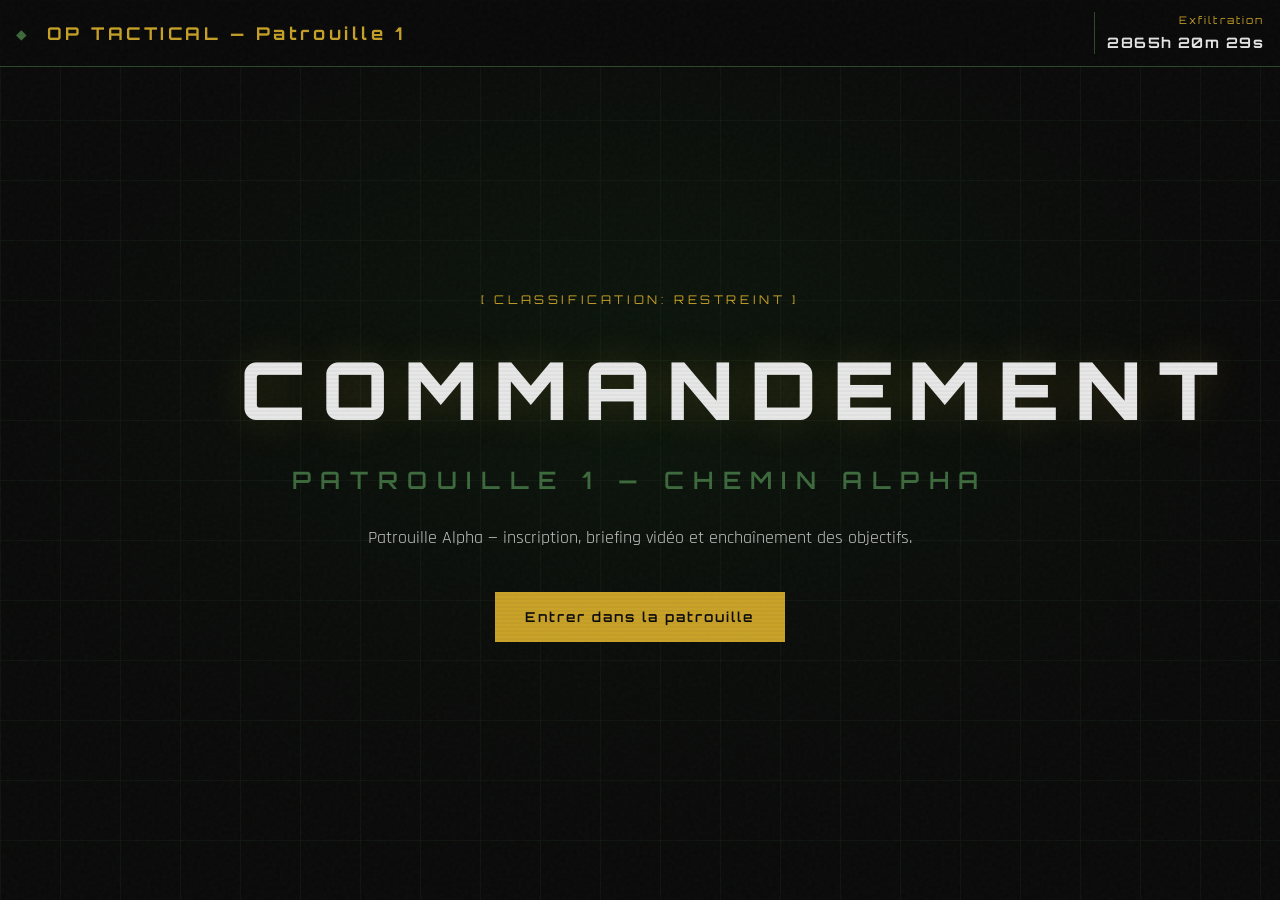
==== commit 9ad9d160: "Add files via upload" ====
--- a/patrouille-1.html
+++ b/patrouille-1.html
@@ -112,25 +112,25 @@
                 </div>
                 <p class="parcours-texte">Direction le <strong>point 2</strong>.</p>
                 <div class="parcours-actions">
-                    <button type="button" class="btn btn-primary" id="btn-vers-etape-2">Accéder au point 2 — vidéo pilotes</button>
-                </div>
-            </div>
-        </section>
-
-        <!-- Point 2 — vidéo pilotes + carte zone chimistes (la vidéo chimistes est au point 3) -->
+                    <button type="button" class="btn btn-primary" id="btn-vers-etape-2">Accéder au point 2 — message vocal pilotes</button>
+                </div>
+            </div>
+        </section>
+
+        <!-- Point 2 — message vocal pilotes + carte zone chimistes (la vidéo chimistes est au point 3) -->
         <section id="section-etape-2" class="suite-section section-video section-etape" aria-hidden="true">
             <div class="container">
                 <h2 class="section-title"><span class="title-badge">POINT 2</span> PILOTES &amp; CARTE CHIMISTES</h2>
             </div>
-            <div class="parcours-separateur" role="separator" aria-label="Vidéo pilotes">
-                <span class="parcours-separateur-line" aria-hidden="true"></span>
-                <span class="parcours-separateur-label">Vidéo des deux pilotes</span>
+            <div class="parcours-separateur" role="separator" aria-label="Message vocal pilotes">
+                <span class="parcours-separateur-line" aria-hidden="true"></span>
+                <span class="parcours-separateur-label">Message vocal — pilotes</span>
                 <span class="parcours-separateur-line" aria-hidden="true"></span>
             </div>
             <div class="video-wrapper">
-                <video id="video-pilotes" class="video-tactical" playsinline controls>
-                    <source src="videoadieu.mp4" type="video/mp4">
-                </video>
+                <audio id="audio-pilotes" class="audio-parcours" controls preload="auto">
+                    <source src="vocalpilote.m4a" type="audio/mp4">
+                </audio>
             </div>
             <p class="parcours-skip"><button type="button" class="btn btn-outline" id="btn-suite-apres-pilotes">Bien reçu</button></p>
             <div id="bloc-info-apres-pilotes" class="parcours-bloc parcours-hidden" aria-hidden="true">
@@ -234,7 +234,7 @@
                     <span class="parcours-separateur-line" aria-hidden="true"></span>
                 </div>
                 <div class="video-wrapper">
-                    <video id="video-ingenieurs" class="video-tactical" playsinline controls preload="metadata">
+                    <video id="video-ingenieurs" class="video-tactical" playsinline controls>
                         <source src="video150m.mp4" type="video/mp4">
                     </video>
                 </div>
@@ -273,16 +273,14 @@
             </div>
         </section>
 
-        <!-- Point 5 — Visio pilote / chef d’État -->
+        <!-- Point 5 — message vocal (même fichier que pilotes tant que la vidéo visio n’est pas disponible) -->
         <section id="section-etape-5" class="suite-section section-etape section-etape-visio" aria-hidden="true">
             <div class="container">
-                <h2 class="section-title"><span class="title-badge">POINT 5</span> VISIOCONFÉRENCE</h2>
-                
-            
+                <h2 class="section-title"><span class="title-badge">POINT 5</span> MESSAGE VOCAL</h2>
                 <div class="video-wrapper">
-                    <video id="video-visio-p4" class="video-tactical" playsinline controls>
-                        <source src="videoadieu.mp4" type="video/mp4">
-                    </video>
+                    <audio id="audio-visio-p4" class="audio-parcours" controls preload="auto">
+                        <source src="vocalpilote.m4a" type="audio/mp4">
+                    </audio>
                 </div>
                 <p class="parcours-skip"><button type="button" class="btn btn-outline" id="btn-suite-visio">Passer au point 6</button></p>
                 <div id="bloc-btn-etape-6" class="parcours-actions parcours-hidden" aria-hidden="true">
@@ -299,10 +297,10 @@
             </h2>
             <p class="parcours-texte">Observez les <strong>photos</strong> et les <strong>similitudes</strong>. Sous les images, saisissez le nom de l’objet identifié.</p>
             <div class="galerie-cinq">
-                <figure class="photo-indice"><img src="https://picsum.photos/seed/p1a/400/300" alt="Indice 1 (placeholder)" loading="lazy" width="400" height="300"></figure>
-                <figure class="photo-indice"><img src="https://picsum.photos/seed/p1b/400/300" alt="Indice 2 (placeholder)" loading="lazy" width="400" height="300"></figure>
-                <figure class="photo-indice"><img src="https://picsum.photos/seed/p1c/400/300" alt="Indice 3 (placeholder)" loading="lazy" width="400" height="300"></figure>
-                <figure class="photo-indice"><img src="https://picsum.photos/seed/p1d/400/300" alt="Indice 4 (placeholder)" loading="lazy" width="400" height="300"></figure>
+                <figure class="photo-indice"><img src="dague2.jpeg" alt="Indice visuel 1" loading="lazy" width="400" height="300"></figure>
+                <figure class="photo-indice"><img src="dague3.jpeg" alt="Indice visuel 2" loading="lazy" width="400" height="300"></figure>
+                <figure class="photo-indice"><img src="dague4.jpeg" alt="Indice visuel 3" loading="lazy" width="400" height="300"></figure>
+                <figure class="photo-indice"><img src="dague5.jpeg" alt="Indice visuel 4" loading="lazy" width="400" height="300"></figure>
             </div>
             <form id="form-objet-totem" class="form-parcours">
                 <label class="participant-label" for="input-objet">Quel objet avez-vous identifié ?</label>
@@ -339,7 +337,7 @@
                 <span class="parcours-separateur-line" aria-hidden="true"></span>
             </div>
             <div class="video-wrapper">
-                <video id="video-adieu" class="video-tactical" playsinline controls preload="metadata">
+                <video id="video-adieu" class="video-tactical" playsinline controls preload="auto">
                     <source src="videoadieu.mp4" type="video/mp4">
                 </video>
             </div>
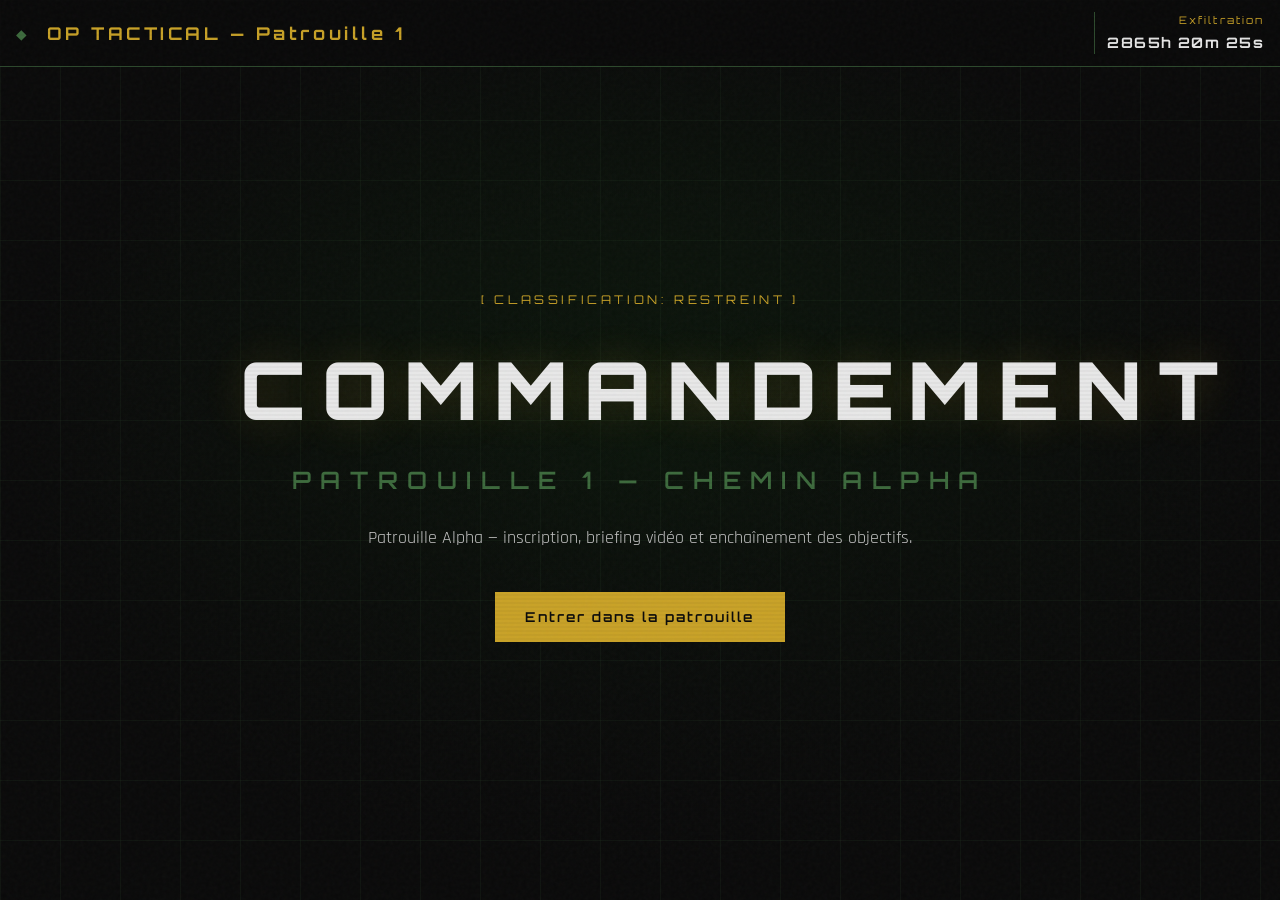
==== commit 36098969: "18 — Patrouilles : pack de survie point 1, vidéo pilotes El Trio, médias hors .mp4. Made-with: Curso" ====
--- a/patrouille-1.html
+++ b/patrouille-1.html
@@ -80,21 +80,21 @@
             </div>
             <div class="video-wrapper">
                 <video id="video-intro-patrouille" class="video-tactical" playsinline controls>
-                    <source src="videointro.mp4" type="video/mp4">
+                    <source src="https://www.eltriofactory.com/assets/thirion/videointro.mp4" type="video/mp4">
                     Votre navigateur ne prend pas en charge la lecture vidéo.
                 </video>
             </div>
             <p class="parcours-skip"><button type="button" class="btn btn-outline" id="btn-skip-intro">Passer à la carte (point 1)</button></p>
         </section>
 
-        <!-- Point 1 — cockpit seul ; le point 2 est la vidéo pilotes (section suivante) -->
+        <!-- Point 1 — cockpit + pack de survie enterré ; le point 2 est la vidéo pilotes -->
         <section id="section-etape-1" class="suite-section section-map section-etape" aria-hidden="true">
             <h2 class="section-title section-title-map">
                 <span class="title-badge">POINT 1</span>
                 CARTE — COCKPIT (FICTION)
             </h2>
             <p class="map-coords">50.510418, 6.039995 — Niveau 15 <span class="coord-note"></span></p>
-            <p class="parcours-texte">Au <strong>point 1</strong>, repérez le <strong>cockpit</strong> sur la carte. Une fois la zone validée, vous pourrez passer au <strong>point 2</strong>.</p>
+            <p class="parcours-texte">Au <strong>point 1</strong>, repérez le <strong>cockpit</strong> sur la carte. Sur place, validez votre arrivée puis <strong>fouillez les alentours</strong> pour trouver un <strong>pack de survie enterré</strong> avant d’accéder au <strong>point 2</strong>.</p>
             <div class="parcours-partie parcours-partie-cockpit">
                 <p class="parcours-partie-titre"><span class="parcours-partie-badge">Partie 1</span> Carte &amp; repérage cockpit</p>
                 <div class="map-wrapper">
@@ -104,33 +104,45 @@
                     <button type="button" class="btn btn-primary" id="btn-cockpit-trouve">Bien arrivé sur zone — valider</button>
                 </div>
             </div>
+            <div id="bloc-pack-survie" class="parcours-bloc parcours-hidden" aria-hidden="true">
+                <div class="parcours-separateur" role="separator" aria-label="Recherche sur le terrain">
+                    <span class="parcours-separateur-line" aria-hidden="true"></span>
+                    <span class="parcours-separateur-label">Partie 2 — Pack de survie</span>
+                    <span class="parcours-separateur-line" aria-hidden="true"></span>
+                </div>
+                <p class="parcours-texte">Vous êtes sur la bonne zone. <strong>Explorez le terrain autour du cockpit</strong> : un <strong>pack de survie</strong> a été <strong>enterré</strong> dans le périmètre. Retrouvez-le avant de poursuivre la mission.</p>
+                <div class="parcours-actions">
+                    <button type="button" class="btn btn-primary" id="btn-pack-survie-trouve">Nous avons retrouvé le pack — continuer</button>
+                </div>
+            </div>
             <div id="bloc-apres-cockpit" class="parcours-bloc parcours-hidden" aria-hidden="true">
                 <div class="parcours-separateur" role="separator" aria-label="Étape suivante">
                     <span class="parcours-separateur-line" aria-hidden="true"></span>
-                    <span class="parcours-separateur-label">Cockpit validé</span>
+                    <span class="parcours-separateur-label">Pack retrouvé</span>
                     <span class="parcours-separateur-line" aria-hidden="true"></span>
                 </div>
                 <p class="parcours-texte">Direction le <strong>point 2</strong>.</p>
                 <div class="parcours-actions">
-                    <button type="button" class="btn btn-primary" id="btn-vers-etape-2">Accéder au point 2 — message vocal pilotes</button>
-                </div>
-            </div>
-        </section>
-
-        <!-- Point 2 — message vocal pilotes + carte zone chimistes (la vidéo chimistes est au point 3) -->
+                    <button type="button" class="btn btn-primary" id="btn-vers-etape-2">Accéder au point 2 — vidéo pilotes</button>
+                </div>
+            </div>
+        </section>
+
+        <!-- Point 2 — vidéo pilotes + carte zone chimistes (la vidéo chimistes est au point 3) -->
         <section id="section-etape-2" class="suite-section section-video section-etape" aria-hidden="true">
             <div class="container">
                 <h2 class="section-title"><span class="title-badge">POINT 2</span> PILOTES &amp; CARTE CHIMISTES</h2>
             </div>
-            <div class="parcours-separateur" role="separator" aria-label="Message vocal pilotes">
-                <span class="parcours-separateur-line" aria-hidden="true"></span>
-                <span class="parcours-separateur-label">Message vocal — pilotes</span>
+            <div class="parcours-separateur" role="separator" aria-label="Vidéo pilotes">
+                <span class="parcours-separateur-line" aria-hidden="true"></span>
+                <span class="parcours-separateur-label">Vidéo — pilotes</span>
                 <span class="parcours-separateur-line" aria-hidden="true"></span>
             </div>
             <div class="video-wrapper">
-                <audio id="audio-pilotes" class="audio-parcours" controls preload="auto">
-                    <source src="vocalpilote.m4a" type="audio/mp4">
-                </audio>
+                <video id="video-pilotes" class="video-tactical" playsinline controls preload="auto">
+                    <source src="https://www.eltriofactory.com/assets/thirion/videopilote.mp4" type="video/mp4">
+                    Votre navigateur ne prend pas en charge la lecture vidéo.
+                </video>
             </div>
             <p class="parcours-skip"><button type="button" class="btn btn-outline" id="btn-suite-apres-pilotes">Bien reçu</button></p>
             <div id="bloc-info-apres-pilotes" class="parcours-bloc parcours-hidden" aria-hidden="true">
@@ -235,7 +247,7 @@
                 </div>
                 <div class="video-wrapper">
                     <video id="video-ingenieurs" class="video-tactical" playsinline controls>
-                        <source src="video150m.mp4" type="video/mp4">
+                        <source src="https://www.eltriofactory.com/assets/thirion/video150m.mp4" type="video/mp4">
                     </video>
                 </div>
                 <p class="parcours-skip"><button type="button" class="btn btn-outline" id="btn-suite-ingenieurs">Passer au formulaire GPS</button></p>
@@ -338,7 +350,7 @@
             </div>
             <div class="video-wrapper">
                 <video id="video-adieu" class="video-tactical" playsinline controls preload="auto">
-                    <source src="videoadieu.mp4" type="video/mp4">
+                    <source src="https://www.eltriofactory.com/assets/thirion/videoadieu.mp4" type="video/mp4">
                 </video>
             </div>
             <p class="parcours-skip"><button type="button" class="btn btn-outline" id="btn-suite-adieu">Passer à la question</button></p>
@@ -366,7 +378,7 @@
                 <h2 class="section-title"><span class="title-badge">POINT 8</span> RÉVÉLATION</h2>
                 <div class="bloc-message-final">
                     <audio class="audio-parcours" controls preload="metadata">
-                        <source src="appel-p1.mp3" type="audio/mpeg">
+                        <source src="final.m4a" type="audio/mp4">
                     </audio>
                     <p class="message-teaser">Cette histoire sera tirée au clair <strong>la semaine prochaine</strong> — préparez-vous pour la mission suivante.</p>
                     <p class="message-rdv"><strong>Rendez-vous final:</strong> parking de la Gileppe — coordonnées indicatives 50.486000, 5.974500.</p>
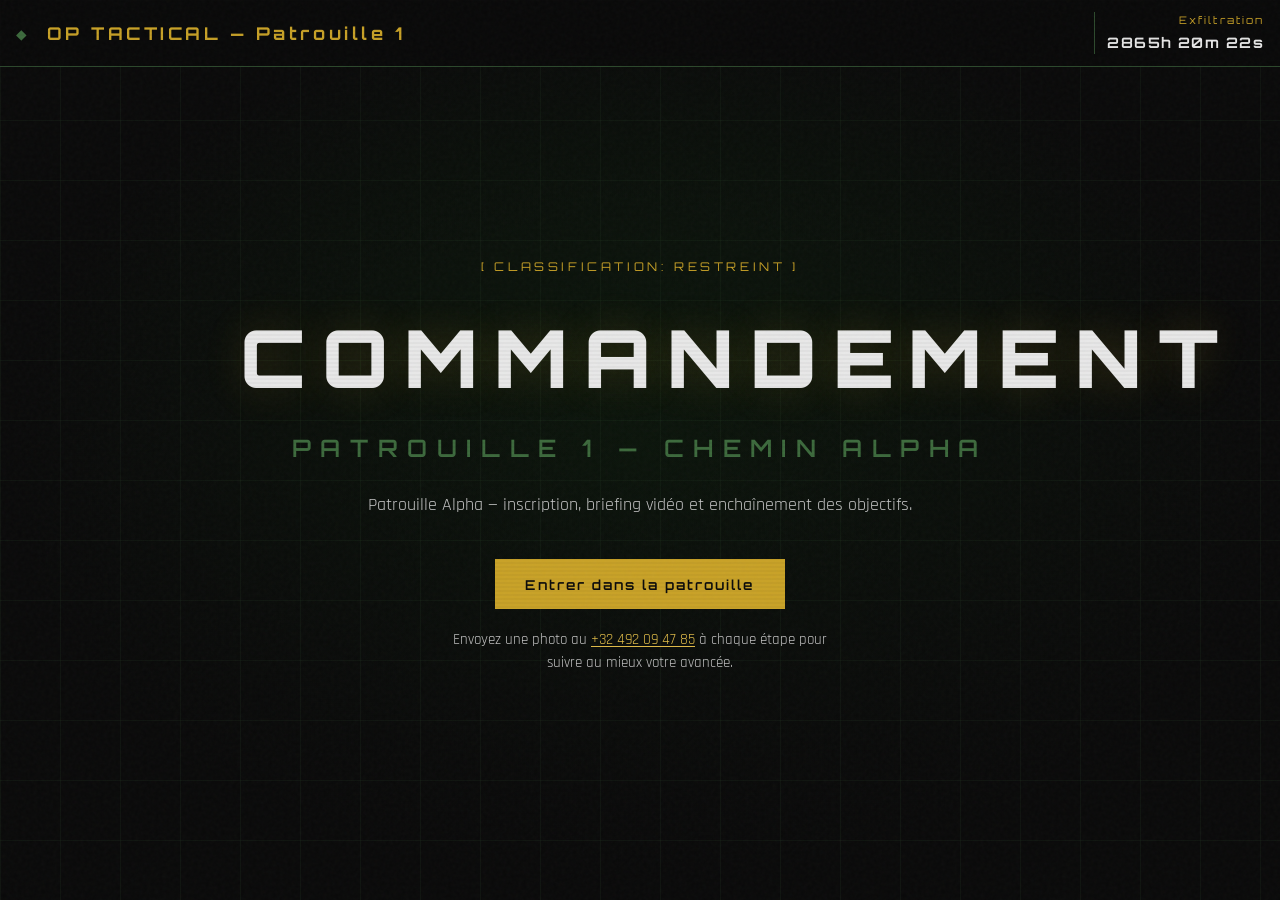
==== commit 41802db4: "20" ====
--- a/patrouille-1.html
+++ b/patrouille-1.html
@@ -42,6 +42,7 @@
             <div class="hero-cta">
                 <button type="button" class="btn btn-primary" id="btn-exfiltration">Entrer dans la patrouille</button>
             </div>
+            <p class="hero-photo-instruction">Envoyez une photo au <a href="tel:+32492094785">+32&nbsp;492&nbsp;09&nbsp;47&nbsp;85</a> à chaque étape pour suivre au mieux votre avancée.</p>
         </div>
     </header>
 
--- a/styles.css
+++ b/styles.css
@@ -819,6 +819,31 @@
     animation: titleIn 1s ease-out 0.6s both;
 }
 
+.hero-photo-instruction {
+    margin-top: 1.25rem;
+    max-width: 26rem;
+    margin-left: auto;
+    margin-right: auto;
+    padding: 0 0.5rem;
+    color: var(--texte);
+    font-size: 0.95rem;
+    line-height: 1.5;
+    text-align: center;
+    opacity: 0.92;
+    animation: titleIn 1s ease-out 0.75s both;
+}
+
+.hero-photo-instruction a {
+    color: var(--accent-clair);
+    text-decoration: underline;
+    text-underline-offset: 2px;
+    white-space: nowrap;
+}
+
+.hero-photo-instruction a:hover {
+    color: var(--accent);
+}
+
 .btn {
     display: inline-flex;
     align-items: center;
@@ -1319,6 +1344,17 @@
         padding: 0 0.2rem;
     }
 
+    .hero-photo-instruction {
+        font-size: clamp(0.82rem, 3.2vw, 0.95rem);
+        max-width: 21rem;
+        padding: 0 0.35rem;
+        margin-top: 1rem;
+    }
+
+    .hero-photo-instruction a {
+        white-space: normal;
+    }
+
     .btn {
         width: 100%;
         text-align: center;
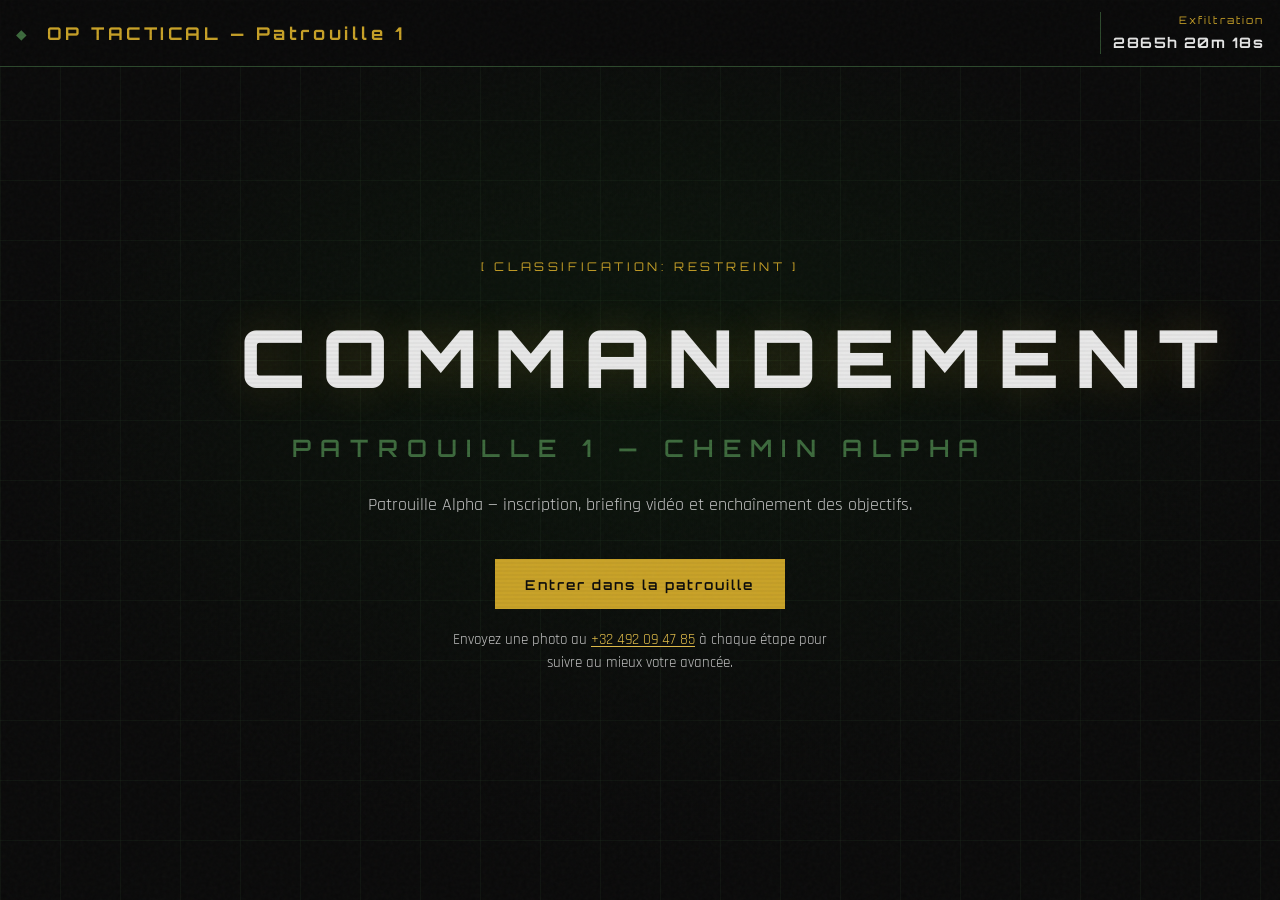
==== commit 6a0a428a: "21" ====
--- a/patrouille-1.html
+++ b/patrouille-1.html
@@ -85,17 +85,33 @@
                     Votre navigateur ne prend pas en charge la lecture vidéo.
                 </video>
             </div>
-            <p class="parcours-skip"><button type="button" class="btn btn-outline" id="btn-skip-intro">Passer à la carte (point 1)</button></p>
-        </section>
-
-        <!-- Point 1 — cockpit + pack de survie enterré ; le point 2 est la vidéo pilotes -->
+            <p class="parcours-skip"><button type="button" class="btn btn-outline" id="btn-skip-intro">Passer au colis de survie</button></p>
+        </section>
+
+        <!-- Avant point 1 : colis près de la chapelle (patrouille 1) -->
+        <section id="section-colis-chapelle" class="suite-section section-etape section-colis-chapelle" aria-hidden="true">
+            <div class="container">
+                <h2 class="section-title"><span class="title-badge">DÉPART</span> COLIS DE SURVIE</h2>
+            </div>
+            <div class="parcours-separateur" role="separator" aria-label="Colis de survie">
+                <span class="parcours-separateur-line" aria-hidden="true"></span>
+                <span class="parcours-separateur-label">Avant la carte — récupération du colis</span>
+                <span class="parcours-separateur-line" aria-hidden="true"></span>
+            </div>
+            <p class="parcours-texte">Avant d’ouvrir la <strong>première carte</strong>, récupérez le <strong>colis de survie</strong> : vous le trouverez <strong>derrière la chapelle</strong>, <strong>derrière un arbre</strong>, <strong>sous un tas de feuilles</strong>.</p>
+            <div class="parcours-actions">
+                <button type="button" class="btn btn-primary" id="btn-colis-chapelle-trouve">Nous avons retrouvé le colis — accéder au point 1 (carte)</button>
+            </div>
+        </section>
+
+        <!-- Point 1 — cockpit ; le point 2 est la vidéo pilotes -->
         <section id="section-etape-1" class="suite-section section-map section-etape" aria-hidden="true">
             <h2 class="section-title section-title-map">
                 <span class="title-badge">POINT 1</span>
                 CARTE — COCKPIT (FICTION)
             </h2>
             <p class="map-coords">50.510418, 6.039995 — Niveau 15 <span class="coord-note"></span></p>
-            <p class="parcours-texte">Au <strong>point 1</strong>, repérez le <strong>cockpit</strong> sur la carte. Sur place, validez votre arrivée puis <strong>fouillez les alentours</strong> pour trouver un <strong>pack de survie enterré</strong> avant d’accéder au <strong>point 2</strong>.</p>
+            <p class="parcours-texte">Au <strong>point 1</strong>, repérez le <strong>cockpit</strong> sur la carte. Une fois sur zone, validez votre arrivée pour poursuivre vers le <strong>point 2</strong>.</p>
             <div class="parcours-partie parcours-partie-cockpit">
                 <p class="parcours-partie-titre"><span class="parcours-partie-badge">Partie 1</span> Carte &amp; repérage cockpit</p>
                 <div class="map-wrapper">
@@ -105,21 +121,10 @@
                     <button type="button" class="btn btn-primary" id="btn-cockpit-trouve">Bien arrivé sur zone — valider</button>
                 </div>
             </div>
-            <div id="bloc-pack-survie" class="parcours-bloc parcours-hidden" aria-hidden="true">
-                <div class="parcours-separateur" role="separator" aria-label="Recherche sur le terrain">
-                    <span class="parcours-separateur-line" aria-hidden="true"></span>
-                    <span class="parcours-separateur-label">Partie 2 — Pack de survie</span>
-                    <span class="parcours-separateur-line" aria-hidden="true"></span>
-                </div>
-                <p class="parcours-texte">Vous êtes sur la bonne zone. <strong>Explorez le terrain autour du cockpit</strong> : un <strong>pack de survie</strong> a été <strong>enterré</strong> dans le périmètre. Retrouvez-le avant de poursuivre la mission.</p>
-                <div class="parcours-actions">
-                    <button type="button" class="btn btn-primary" id="btn-pack-survie-trouve">Nous avons retrouvé le pack — continuer</button>
-                </div>
-            </div>
             <div id="bloc-apres-cockpit" class="parcours-bloc parcours-hidden" aria-hidden="true">
                 <div class="parcours-separateur" role="separator" aria-label="Étape suivante">
                     <span class="parcours-separateur-line" aria-hidden="true"></span>
-                    <span class="parcours-separateur-label">Pack retrouvé</span>
+                    <span class="parcours-separateur-label">Cockpit validé</span>
                     <span class="parcours-separateur-line" aria-hidden="true"></span>
                 </div>
                 <p class="parcours-texte">Direction le <strong>point 2</strong>.</p>
